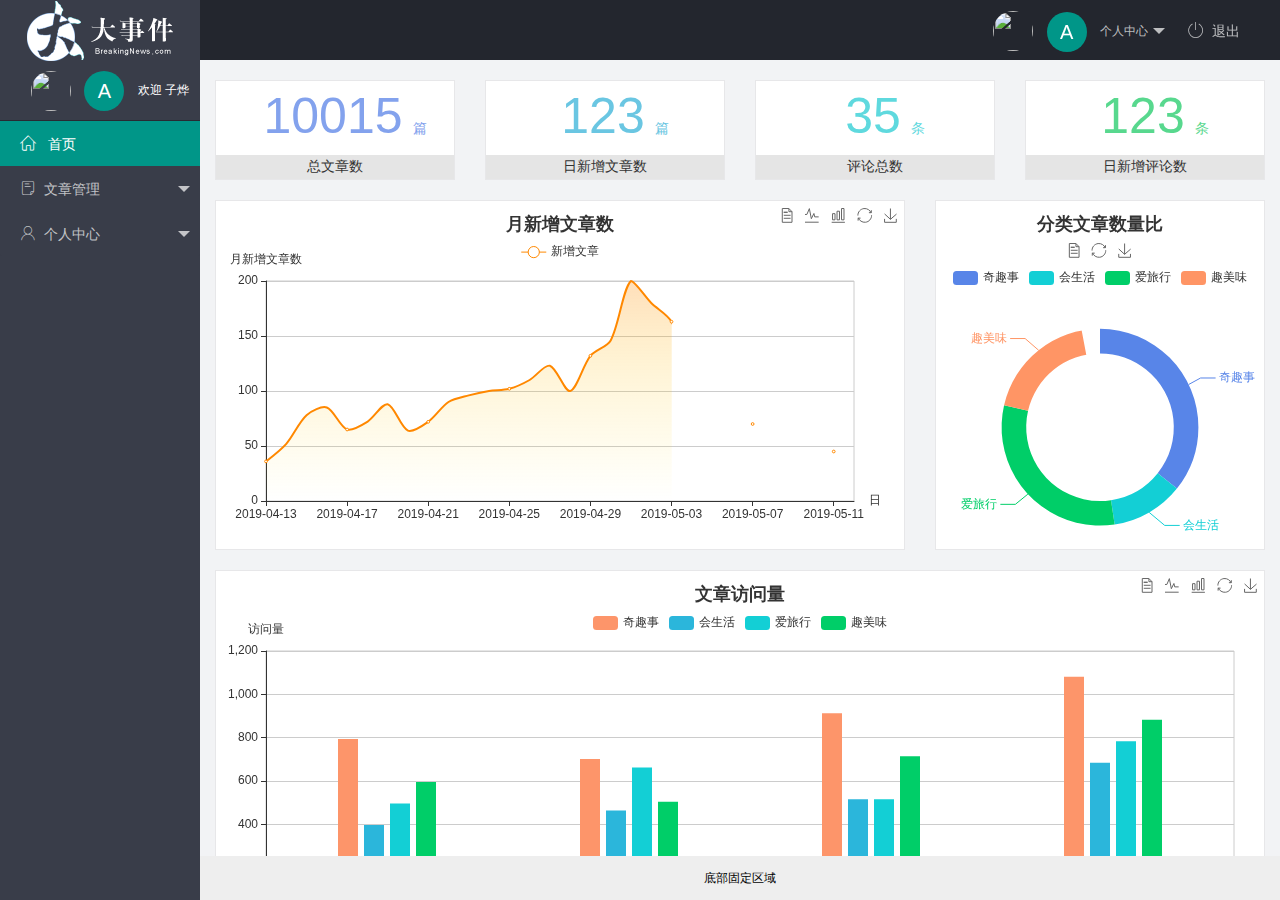
==== index.html @ 541392cc "今天任务已完成" ====
<!DOCTYPE html>
<html lang="en">
  <head>
    <meta charset="UTF-8" />
    <meta http-equiv="X-UA-Compatible" content="IE=edge" />
    <meta name="viewport" content="width=device-width, initial-scale=1.0" />
    <title>Document</title>
    <link rel="stylesheet" href="/assets/lib/layui/css/layui.css" />
    <link rel="stylesheet" href="/assets/fonts/iconfont.css" />
    <link rel="stylesheet" href="/assets/css/index.css" />
  </head>
  <body>
    <div class="layui-layout layui-layout-admin">
      <div class="layui-header">
        <div class="layui-logo layui-hide-xs layui-bg-black">
          <img src="/assets/images/logo.png" alt="" />
        </div>

        <ul class="layui-nav layui-layout-right">
          <li class="layui-nav-item layui-hide layui-show-md-inline-block">
            <!-- 右侧导航栏上面头像 -->
            <a href="javascript:;" class="userinfo">
              <img src="http://t.cn/RCzsdCq" class="layui-nav-img" />
              <span class="text-avatar">A</span>
              个人中心
            </a>
            <dl class="layui-nav-child">
              <dd><a href="">基本资料</a></dd>
              <dd><a href="">更换头像</a></dd>
              <dd><a href="">重置密码</a></dd>
            </dl>
          </li>
          <li class="layui-nav-item" lay-header-event="menuRight" lay-unselect>
            <a href="javascript:;"
              ><span class="iconfont icon-tuichu"></span>退出</a
            >
          </li>
        </ul>
      </div>

      <div class="layui-side layui-bg-black">
        <div class="layui-side-scroll">
          <!-- 左侧侧边栏上面头像 -->
          <div class="userinfo">
            <img src="http://t.cn/RCzsdCq" class="layui-nav-img" />
            <span class="text-avatar">A</span>
            <span id="welcome">欢迎 子烨</span>
          </div>
          <!-- 左侧导航区域（可配合layui已有的垂直导航） -->
          <ul
            class="layui-nav layui-nav-tree"
            lay-shrink="all"
            lay-filter="test"
          >
            <li class="layui-nav-item layui-this">
              <a href="/home/dashboard.html" target="fm">
                <span class="iconfont icon-home"></span> 首页</a
              >
            </li>
            <li class="layui-nav-item">
              <a class="" href="javascript:;"
                ><span class="iconfont icon-16"></span>文章管理</a
              >
              <dl class="layui-nav-child">
                <dd>
                  <a href="javascript:;"
                    ><span class="layui-icon layui-icon-app"></span>文章类别</a
                  >
                </dd>
                <dd>
                  <a href="javascript:;"
                    ><span class="layui-icon layui-icon-app"></span>文章列表</a
                  >
                </dd>
                <dd>
                  <a href="javascript:;"
                    ><span class="layui-icon layui-icon-app"></span>发布文章</a
                  >
                </dd>
              </dl>
            </li>
            <li class="layui-nav-item">
              <a href="javascript:;"
                ><span class="iconfont icon-user"></span>个人中心</a
              >
              <dl class="layui-nav-child">
                <dd>
                  <a href="javascript:;"
                    ><span class="layui-icon layui-icon-app"></span>基本资料</a
                  >
                </dd>
                <dd>
                  <a href="javascript:;"
                    ><span class="layui-icon layui-icon-app"></span>更换头像</a
                  >
                </dd>
                <dd>
                  <a href="javascript:;"
                    ><span class="layui-icon layui-icon-app"></span>重置密码</a
                  >
                </dd>
              </dl>
            </li>
          </ul>
        </div>
      </div>

      <div class="layui-body">
        <!-- 内容主体区域 -->
        <iframe name="fm" src="/home/dashboard.html" frameborder="0"></iframe>
      </div>

      <div class="layui-footer">
        <!-- 底部固定区域 -->
        底部固定区域
      </div>
    </div>

    <script src="/assets//lib/layui//layui.all.js"></script>
    <script src="/assets/lib/jquery.js"></script>
    <script src="/assets//js/baseAPI.js"></script>
    <script src="/assets/js/index.js"></script>
  </body>
</html>
---- assets/lib/layui/css/layui.css ----
/** layui-v2.5.5 MIT License By https://www.layui.com */
 .layui-inline,img{display:inline-block;vertical-align:middle}h1,h2,h3,h4,h5,h6{font-weight:400}.layui-edge,.layui-header,.layui-inline,.layui-main{position:relative}.layui-body,.layui-edge,.layui-elip{overflow:hidden}.layui-btn,.layui-edge,.layui-inline,img{vertical-align:middle}.layui-btn,.layui-disabled,.layui-icon,.layui-unselect{-moz-user-select:none;-webkit-user-select:none;-ms-user-select:none}.layui-elip,.layui-form-checkbox span,.layui-form-pane .layui-form-label{text-overflow:ellipsis;white-space:nowrap}.layui-breadcrumb,.layui-tree-btnGroup{visibility:hidden}blockquote,body,button,dd,div,dl,dt,form,h1,h2,h3,h4,h5,h6,input,li,ol,p,pre,td,textarea,th,ul{margin:0;padding:0;-webkit-tap-highlight-color:rgba(0,0,0,0)}a:active,a:hover{outline:0}img{border:none}li{list-style:none}table{border-collapse:collapse;border-spacing:0}h4,h5,h6{font-size:100%}button,input,optgroup,option,select,textarea{font-family:inherit;font-size:inherit;font-style:inherit;font-weight:inherit;outline:0}pre{white-space:pre-wrap;white-space:-moz-pre-wrap;white-space:-pre-wrap;white-space:-o-pre-wrap;word-wrap:break-word}body{line-height:24px;font:14px Helvetica Neue,Helvetica,PingFang SC,Tahoma,Arial,sans-serif}hr{height:1px;margin:10px 0;border:0;clear:both}a{color:#333;text-decoration:none}a:hover{color:#777}a cite{font-style:normal;*cursor:pointer}.layui-border-box,.layui-border-box *{box-sizing:border-box}.layui-box,.layui-box *{box-sizing:content-box}.layui-clear{clear:both;*zoom:1}.layui-clear:after{content:'\20';clear:both;*zoom:1;display:block;height:0}.layui-inline{*display:inline;*zoom:1}.layui-edge{display:inline-block;width:0;height:0;border-width:6px;border-style:dashed;border-color:transparent}.layui-edge-top{top:-4px;border-bottom-color:#999;border-bottom-style:solid}.layui-edge-right{border-left-color:#999;border-left-style:solid}.layui-edge-bottom{top:2px;border-top-color:#999;border-top-style:solid}.layui-edge-left{border-right-color:#999;border-right-style:solid}.layui-disabled,.layui-disabled:hover{color:#d2d2d2!important;cursor:not-allowed!important}.layui-circle{border-radius:100%}.layui-show{display:block!important}.layui-hide{display:none!important}@font-face{font-family:layui-icon;src:url(../font/iconfont.eot?v=250);src:url(../font/iconfont.eot?v=250#iefix) format('embedded-opentype'),url(../font/iconfont.woff2?v=250) format('woff2'),url(../font/iconfont.woff?v=250) format('woff'),url(../font/iconfont.ttf?v=250) format('truetype'),url(../font/iconfont.svg?v=250#layui-icon) format('svg')}.layui-icon{font-family:layui-icon!important;font-size:16px;font-style:normal;-webkit-font-smoothing:antialiased;-moz-osx-font-smoothing:grayscale}.layui-icon-reply-fill:before{content:"\e611"}.layui-icon-set-fill:before{content:"\e614"}.layui-icon-menu-fill:before{content:"\e60f"}.layui-icon-search:before{content:"\e615"}.layui-icon-share:before{content:"\e641"}.layui-icon-set-sm:before{content:"\e620"}.layui-icon-engine:before{content:"\e628"}.layui-icon-close:before{content:"\1006"}.layui-icon-close-fill:before{content:"\1007"}.layui-icon-chart-screen:before{content:"\e629"}.layui-icon-star:before{content:"\e600"}.layui-icon-circle-dot:before{content:"\e617"}.layui-icon-chat:before{content:"\e606"}.layui-icon-release:before{content:"\e609"}.layui-icon-list:before{content:"\e60a"}.layui-icon-chart:before{content:"\e62c"}.layui-icon-ok-circle:before{content:"\1005"}.layui-icon-layim-theme:before{content:"\e61b"}.layui-icon-table:before{content:"\e62d"}.layui-icon-right:before{content:"\e602"}.layui-icon-left:before{content:"\e603"}.layui-icon-cart-simple:before{content:"\e698"}.layui-icon-face-cry:before{content:"\e69c"}.layui-icon-face-smile:before{content:"\e6af"}.layui-icon-survey:before{content:"\e6b2"}.layui-icon-tree:before{content:"\e62e"}.layui-icon-upload-circle:before{content:"\e62f"}.layui-icon-add-circle:before{content:"\e61f"}.layui-icon-download-circle:before{content:"\e601"}.layui-icon-templeate-1:before{content:"\e630"}.layui-icon-util:before{content:"\e631"}.layui-icon-face-surprised:before{content:"\e664"}.layui-icon-edit:before{content:"\e642"}.layui-icon-speaker:before{content:"\e645"}.layui-icon-down:before{content:"\e61a"}.layui-icon-file:before{content:"\e621"}.layui-icon-layouts:before{content:"\e632"}.layui-icon-rate-half:before{content:"\e6c9"}.layui-icon-add-circle-fine:before{content:"\e608"}.layui-icon-prev-circle:before{content:"\e633"}.layui-icon-read:before{content:"\e705"}.layui-icon-404:before{content:"\e61c"}.layui-icon-carousel:before{content:"\e634"}.layui-icon-help:before{content:"\e607"}.layui-icon-code-circle:before{content:"\e635"}.layui-icon-water:before{content:"\e636"}.layui-icon-username:before{content:"\e66f"}.layui-icon-find-fill:before{content:"\e670"}.layui-icon-about:before{content:"\e60b"}.layui-icon-location:before{content:"\e715"}.layui-icon-up:before{content:"\e619"}.layui-icon-pause:before{content:"\e651"}.layui-icon-date:before{content:"\e637"}.layui-icon-layim-uploadfile:before{content:"\e61d"}.layui-icon-delete:before{content:"\e640"}.layui-icon-play:before{content:"\e652"}.layui-icon-top:before{content:"\e604"}.layui-icon-friends:before{content:"\e612"}.layui-icon-refresh-3:before{content:"\e9aa"}.layui-icon-ok:before{content:"\e605"}.layui-icon-layer:before{content:"\e638"}.layui-icon-face-smile-fine:before{content:"\e60c"}.layui-icon-dollar:before{content:"\e659"}.layui-icon-group:before{content:"\e613"}.layui-icon-layim-download:before{content:"\e61e"}.layui-icon-picture-fine:before{content:"\e60d"}.layui-icon-link:before{content:"\e64c"}.layui-icon-diamond:before{content:"\e735"}.layui-icon-log:before{content:"\e60e"}.layui-icon-rate-solid:before{content:"\e67a"}.layui-icon-fonts-del:before{content:"\e64f"}.layui-icon-unlink:before{content:"\e64d"}.layui-icon-fonts-clear:before{content:"\e639"}.layui-icon-triangle-r:before{content:"\e623"}.layui-icon-circle:before{content:"\e63f"}.layui-icon-radio:before{content:"\e643"}.layui-icon-align-center:before{content:"\e647"}.layui-icon-align-right:before{content:"\e648"}.layui-icon-align-left:before{content:"\e649"}.layui-icon-loading-1:before{content:"\e63e"}.layui-icon-return:before{content:"\e65c"}.layui-icon-fonts-strong:before{content:"\e62b"}.layui-icon-upload:before{content:"\e67c"}.layui-icon-dialogue:before{content:"\e63a"}.layui-icon-video:before{content:"\e6ed"}.layui-icon-headset:before{content:"\e6fc"}.layui-icon-cellphone-fine:before{content:"\e63b"}.layui-icon-add-1:before{content:"\e654"}.layui-icon-face-smile-b:before{content:"\e650"}.layui-icon-fonts-html:before{content:"\e64b"}.layui-icon-form:before{content:"\e63c"}.layui-icon-cart:before{content:"\e657"}.layui-icon-camera-fill:before{content:"\e65d"}.layui-icon-tabs:before{content:"\e62a"}.layui-icon-fonts-code:before{content:"\e64e"}.layui-icon-fire:before{content:"\e756"}.layui-icon-set:before{content:"\e716"}.layui-icon-fonts-u:before{content:"\e646"}.layui-icon-triangle-d:before{content:"\e625"}.layui-icon-tips:before{content:"\e702"}.layui-icon-picture:before{content:"\e64a"}.layui-icon-more-vertical:before{content:"\e671"}.layui-icon-flag:before{content:"\e66c"}.layui-icon-loading:before{content:"\e63d"}.layui-icon-fonts-i:before{content:"\e644"}.layui-icon-refresh-1:before{content:"\e666"}.layui-icon-rmb:before{content:"\e65e"}.layui-icon-home:before{content:"\e68e"}.layui-icon-user:before{content:"\e770"}.layui-icon-notice:before{content:"\e667"}.layui-icon-login-weibo:before{content:"\e675"}.layui-icon-voice:before{content:"\e688"}.layui-icon-upload-drag:before{content:"\e681"}.layui-icon-login-qq:before{content:"\e676"}.layui-icon-snowflake:before{content:"\e6b1"}.layui-icon-file-b:before{content:"\e655"}.layui-icon-template:before{content:"\e663"}.layui-icon-auz:before{content:"\e672"}.layui-icon-console:before{content:"\e665"}.layui-icon-app:before{content:"\e653"}.layui-icon-prev:before{content:"\e65a"}.layui-icon-website:before{content:"\e7ae"}.layui-icon-next:before{content:"\e65b"}.layui-icon-component:before{content:"\e857"}.layui-icon-more:before{content:"\e65f"}.layui-icon-login-wechat:before{content:"\e677"}.layui-icon-shrink-right:before{content:"\e668"}.layui-icon-spread-left:before{content:"\e66b"}.layui-icon-camera:before{content:"\e660"}.layui-icon-note:before{content:"\e66e"}.layui-icon-refresh:before{content:"\e669"}.layui-icon-female:before{content:"\e661"}.layui-icon-male:before{content:"\e662"}.layui-icon-password:before{content:"\e673"}.layui-icon-senior:before{content:"\e674"}.layui-icon-theme:before{content:"\e66a"}.layui-icon-tread:before{content:"\e6c5"}.layui-icon-praise:before{content:"\e6c6"}.layui-icon-star-fill:before{content:"\e658"}.layui-icon-rate:before{content:"\e67b"}.layui-icon-template-1:before{content:"\e656"}.layui-icon-vercode:before{content:"\e679"}.layui-icon-cellphone:before{content:"\e678"}.layui-icon-screen-full:before{content:"\e622"}.layui-icon-screen-restore:before{content:"\e758"}.layui-icon-cols:before{content:"\e610"}.layui-icon-export:before{content:"\e67d"}.layui-icon-print:before{content:"\e66d"}.layui-icon-slider:before{content:"\e714"}.layui-icon-addition:before{content:"\e624"}.layui-icon-subtraction:before{content:"\e67e"}.layui-icon-service:before{content:"\e626"}.layui-icon-transfer:before{content:"\e691"}.layui-main{width:1140px;margin:0 auto}.layui-header{z-index:1000;height:60px}.layui-header a:hover{transition:all .5s;-webkit-transition:all .5s}.layui-side{position:fixed;left:0;top:0;bottom:0;z-index:999;width:200px;overflow-x:hidden}.layui-side-scroll{position:relative;width:220px;height:100%;overflow-x:hidden}.layui-body{position:absolute;left:200px;right:0;top:0;bottom:0;z-index:998;width:auto;overflow-y:auto;box-sizing:border-box}.layui-layout-body{overflow:hidden}.layui-layout-admin .layui-header{background-color:#23262E}.layui-layout-admin .layui-side{top:60px;width:200px;overflow-x:hidden}.layui-layout-admin .layui-body{position:fixed;top:60px;bottom:44px}.layui-layout-admin .layui-main{width:auto;margin:0 15px}.layui-layout-admin .layui-footer{position:fixed;left:200px;right:0;bottom:0;height:44px;line-height:44px;padding:0 15px;background-color:#eee}.layui-layout-admin .layui-logo{position:absolute;left:0;top:0;width:200px;height:100%;line-height:60px;text-align:center;color:#009688;font-size:16px}.layui-layout-admin .layui-header .layui-nav{background:0 0}.layui-layout-left{position:absolute!important;left:200px;top:0}.layui-layout-right{position:absolute!important;right:0;top:0}.layui-container{position:relative;margin:0 auto;padding:0 15px;box-sizing:border-box}.layui-fluid{position:relative;margin:0 auto;padding:0 15px}.layui-row:after,.layui-row:before{content:'';display:block;clear:both}.layui-col-lg1,.layui-col-lg10,.layui-col-lg11,.layui-col-lg12,.layui-col-lg2,.layui-col-lg3,.layui-col-lg4,.layui-col-lg5,.layui-col-lg6,.layui-col-lg7,.layui-col-lg8,.layui-col-lg9,.layui-col-md1,.layui-col-md10,.layui-col-md11,.layui-col-md12,.layui-col-md2,.layui-col-md3,.layui-col-md4,.layui-col-md5,.layui-col-md6,.layui-col-md7,.layui-col-md8,.layui-col-md9,.layui-col-sm1,.layui-col-sm10,.layui-col-sm11,.layui-col-sm12,.layui-col-sm2,.layui-col-sm3,.layui-col-sm4,.layui-col-sm5,.layui-col-sm6,.layui-col-sm7,.layui-col-sm8,.layui-col-sm9,.layui-col-xs1,.layui-col-xs10,.layui-col-xs11,.layui-col-xs12,.layui-col-xs2,.layui-col-xs3,.layui-col-xs4,.layui-col-xs5,.layui-col-xs6,.layui-col-xs7,.layui-col-xs8,.layui-col-xs9{position:relative;display:block;box-sizing:border-box}.layui-col-xs1,.layui-col-xs10,.layui-col-xs11,.layui-col-xs12,.layui-col-xs2,.layui-col-xs3,.layui-col-xs4,.layui-col-xs5,.layui-col-xs6,.layui-col-xs7,.layui-col-xs8,.layui-col-xs9{float:left}.layui-col-xs1{width:8.33333333%}.layui-col-xs2{width:16.66666667%}.layui-col-xs3{width:25%}.layui-col-xs4{width:33.33333333%}.layui-col-xs5{width:41.66666667%}.layui-col-xs6{width:50%}.layui-col-xs7{width:58.33333333%}.layui-col-xs8{width:66.66666667%}.layui-col-xs9{width:75%}.layui-col-xs10{width:83.33333333%}.layui-col-xs11{width:91.66666667%}.layui-col-xs12{width:100%}.layui-col-xs-offset1{margin-left:8.33333333%}.layui-col-xs-offset2{margin-left:16.66666667%}.layui-col-xs-offset3{margin-left:25%}.layui-col-xs-offset4{margin-left:33.33333333%}.layui-col-xs-offset5{margin-left:41.66666667%}.layui-col-xs-offset6{margin-left:50%}.layui-col-xs-offset7{margin-left:58.33333333%}.layui-col-xs-offset8{margin-left:66.66666667%}.layui-col-xs-offset9{margin-left:75%}.layui-col-xs-offset10{margin-left:83.33333333%}.layui-col-xs-offset11{margin-left:91.66666667%}.layui-col-xs-offset12{margin-left:100%}@media screen and (max-width:768px){.layui-hide-xs{display:none!important}.layui-show-xs-block{display:block!important}.layui-show-xs-inline{display:inline!important}.layui-show-xs-inline-block{display:inline-block!important}}@media screen and (min-width:768px){.layui-container{width:750px}.layui-hide-sm{display:none!important}.layui-show-sm-block{display:block!important}.layui-show-sm-inline{display:inline!important}.layui-show-sm-inline-block{display:inline-block!important}.layui-col-sm1,.layui-col-sm10,.layui-col-sm11,.layui-col-sm12,.layui-col-sm2,.layui-col-sm3,.layui-col-sm4,.layui-col-sm5,.layui-col-sm6,.layui-col-sm7,.layui-col-sm8,.layui-col-sm9{float:left}.layui-col-sm1{width:8.33333333%}.layui-col-sm2{width:16.66666667%}.layui-col-sm3{width:25%}.layui-col-sm4{width:33.33333333%}.layui-col-sm5{width:41.66666667%}.layui-col-sm6{width:50%}.layui-col-sm7{width:58.33333333%}.layui-col-sm8{width:66.66666667%}.layui-col-sm9{width:75%}.layui-col-sm10{width:83.33333333%}.layui-col-sm11{width:91.66666667%}.layui-col-sm12{width:100%}.layui-col-sm-offset1{margin-left:8.33333333%}.layui-col-sm-offset2{margin-left:16.66666667%}.layui-col-sm-offset3{margin-left:25%}.layui-col-sm-offset4{margin-left:33.33333333%}.layui-col-sm-offset5{margin-left:41.66666667%}.layui-col-sm-offset6{margin-left:50%}.layui-col-sm-offset7{margin-left:58.33333333%}.layui-col-sm-offset8{margin-left:66.66666667%}.layui-col-sm-offset9{margin-left:75%}.layui-col-sm-offset10{margin-left:83.33333333%}.layui-col-sm-offset11{margin-left:91.66666667%}.layui-col-sm-offset12{margin-left:100%}}@media screen and (min-width:992px){.layui-container{width:970px}.layui-hide-md{display:none!important}.layui-show-md-block{display:block!important}.layui-show-md-inline{display:inline!important}.layui-show-md-inline-block{display:inline-block!important}.layui-col-md1,.layui-col-md10,.layui-col-md11,.layui-col-md12,.layui-col-md2,.layui-col-md3,.layui-col-md4,.layui-col-md5,.layui-col-md6,.layui-col-md7,.layui-col-md8,.layui-col-md9{float:left}.layui-col-md1{width:8.33333333%}.layui-col-md2{width:16.66666667%}.layui-col-md3{width:25%}.layui-col-md4{width:33.33333333%}.layui-col-md5{width:41.66666667%}.layui-col-md6{width:50%}.layui-col-md7{width:58.33333333%}.layui-col-md8{width:66.66666667%}.layui-col-md9{width:75%}.layui-col-md10{width:83.33333333%}.layui-col-md11{width:91.66666667%}.layui-col-md12{width:100%}.layui-col-md-offset1{margin-left:8.33333333%}.layui-col-md-offset2{margin-left:16.66666667%}.layui-col-md-offset3{margin-left:25%}.layui-col-md-offset4{margin-left:33.33333333%}.layui-col-md-offset5{margin-left:41.66666667%}.layui-col-md-offset6{margin-left:50%}.layui-col-md-offset7{margin-left:58.33333333%}.layui-col-md-offset8{margin-left:66.66666667%}.layui-col-md-offset9{margin-left:75%}.layui-col-md-offset10{margin-left:83.33333333%}.layui-col-md-offset11{margin-left:91.66666667%}.layui-col-md-offset12{margin-left:100%}}@media screen and (min-width:1200px){.layui-container{width:1170px}.layui-hide-lg{display:none!important}.layui-show-lg-block{display:block!important}.layui-show-lg-inline{display:inline!important}.layui-show-lg-inline-block{display:inline-block!important}.layui-col-lg1,.layui-col-lg10,.layui-col-lg11,.layui-col-lg12,.layui-col-lg2,.layui-col-lg3,.layui-col-lg4,.layui-col-lg5,.layui-col-lg6,.layui-col-lg7,.layui-col-lg8,.layui-col-lg9{float:left}.layui-col-lg1{width:8.33333333%}.layui-col-lg2{width:16.66666667%}.layui-col-lg3{width:25%}.layui-col-lg4{width:33.33333333%}.layui-col-lg5{width:41.66666667%}.layui-col-lg6{width:50%}.layui-col-lg7{width:58.33333333%}.layui-col-lg8{width:66.66666667%}.layui-col-lg9{width:75%}.layui-col-lg10{width:83.33333333%}.layui-col-lg11{width:91.66666667%}.layui-col-lg12{width:100%}.layui-col-lg-offset1{margin-left:8.33333333%}.layui-col-lg-offset2{margin-left:16.66666667%}.layui-col-lg-offset3{margin-left:25%}.layui-col-lg-offset4{margin-left:33.33333333%}.layui-col-lg-offset5{margin-left:41.66666667%}.layui-col-lg-offset6{margin-left:50%}.layui-col-lg-offset7{margin-left:58.33333333%}.layui-col-lg-offset8{margin-left:66.66666667%}.layui-col-lg-offset9{margin-left:75%}.layui-col-lg-offset10{margin-left:83.33333333%}.layui-col-lg-offset11{margin-left:91.66666667%}.layui-col-lg-offset12{margin-left:100%}}.layui-col-space1{margin:-.5px}.layui-col-space1>*{padding:.5px}.layui-col-space3{margin:-1.5px}.layui-col-space3>*{padding:1.5px}.layui-col-space5{margin:-2.5px}.layui-col-space5>*{padding:2.5px}.layui-col-space8{margin:-3.5px}.layui-col-space8>*{padding:3.5px}.layui-col-space10{margin:-5px}.layui-col-space10>*{padding:5px}.layui-col-space12{margin:-6px}.layui-col-space12>*{padding:6px}.layui-col-space15{margin:-7.5px}.layui-col-space15>*{padding:7.5px}.layui-col-space18{margin:-9px}.layui-col-space18>*{padding:9px}.layui-col-space20{margin:-10px}.layui-col-space20>*{padding:10px}.layui-col-space22{margin:-11px}.layui-col-space22>*{padding:11px}.layui-col-space25{margin:-12.5px}.layui-col-space25>*{padding:12.5px}.layui-col-space30{margin:-15px}.layui-col-space30>*{padding:15px}.layui-btn,.layui-input,.layui-select,.layui-textarea,.layui-upload-button{outline:0;-webkit-appearance:none;transition:all .3s;-webkit-transition:all .3s;box-sizing:border-box}.layui-elem-quote{margin-bottom:10px;padding:15px;line-height:22px;border-left:5px solid #009688;border-radius:0 2px 2px 0;background-color:#f2f2f2}.layui-quote-nm{border-style:solid;border-width:1px 1px 1px 5px;background:0 0}.layui-elem-field{margin-bottom:10px;padding:0;border-width:1px;border-style:solid}.layui-elem-field legend{margin-left:20px;padding:0 10px;font-size:20px;font-weight:300}.layui-field-title{margin:10px 0 20px;border-width:1px 0 0}.layui-field-box{padding:10px 15px}.layui-field-title .layui-field-box{padding:10px 0}.layui-progress{position:relative;height:6px;border-radius:20px;background-color:#e2e2e2}.layui-progress-bar{position:absolute;left:0;top:0;width:0;max-width:100%;height:6px;border-radius:20px;text-align:right;background-color:#5FB878;transition:all .3s;-webkit-transition:all .3s}.layui-progress-big,.layui-progress-big .layui-progress-bar{height:18px;line-height:18px}.layui-progress-text{position:relative;top:-20px;line-height:18px;font-size:12px;color:#666}.layui-progress-big .layui-progress-text{position:static;padding:0 10px;color:#fff}.layui-collapse{border-width:1px;border-style:solid;border-radius:2px}.layui-colla-content,.layui-colla-item{border-top-width:1px;border-top-style:solid}.layui-colla-item:first-child{border-top:none}.layui-colla-title{position:relative;height:42px;line-height:42px;padding:0 15px 0 35px;color:#333;background-color:#f2f2f2;cursor:pointer;font-size:14px;overflow:hidden}.layui-colla-content{display:none;padding:10px 15px;line-height:22px;color:#666}.layui-colla-icon{position:absolute;left:15px;top:0;font-size:14px}.layui-card{margin-bottom:15px;border-radius:2px;background-color:#fff;box-shadow:0 1px 2px 0 rgba(0,0,0,.05)}.layui-card:last-child{margin-bottom:0}.layui-card-header{position:relative;height:42px;line-height:42px;padding:0 15px;border-bottom:1px solid #f6f6f6;color:#333;border-radius:2px 2px 0 0;font-size:14px}.layui-bg-black,.layui-bg-blue,.layui-bg-cyan,.layui-bg-green,.layui-bg-orange,.layui-bg-red{color:#fff!important}.layui-card-body{position:relative;padding:10px 15px;line-height:24px}.layui-card-body[pad15]{padding:15px}.layui-card-body[pad20]{padding:20px}.layui-card-body .layui-table{margin:5px 0}.layui-card .layui-tab{margin:0}.layui-panel-window{position:relative;padding:15px;border-radius:0;border-top:5px solid #E6E6E6;background-color:#fff}.layui-auxiliar-moving{position:fixed;left:0;right:0;top:0;bottom:0;width:100%;height:100%;background:0 0;z-index:9999999999}.layui-form-label,.layui-form-mid,.layui-form-select,.layui-input-block,.layui-input-inline,.layui-textarea{position:relative}.layui-bg-red{background-color:#FF5722!important}.layui-bg-orange{background-color:#FFB800!important}.layui-bg-green{background-color:#009688!important}.layui-bg-cyan{background-color:#2F4056!important}.layui-bg-blue{background-color:#1E9FFF!important}.layui-bg-black{background-color:#393D49!important}.layui-bg-gray{background-color:#eee!important;color:#666!important}.layui-badge-rim,.layui-colla-content,.layui-colla-item,.layui-collapse,.layui-elem-field,.layui-form-pane .layui-form-item[pane],.layui-form-pane .layui-form-label,.layui-input,.layui-layedit,.layui-layedit-tool,.layui-quote-nm,.layui-select,.layui-tab-bar,.layui-tab-card,.layui-tab-title,.layui-tab-title .layui-this:after,.layui-textarea{border-color:#e6e6e6}.layui-timeline-item:before,hr{background-color:#e6e6e6}.layui-text{line-height:22px;font-size:14px;color:#666}.layui-text h1,.layui-text h2,.layui-text h3{font-weight:500;color:#333}.layui-text h1{font-size:30px}.layui-text h2{font-size:24px}.layui-text h3{font-size:18px}.layui-text a:not(.layui-btn){color:#01AAED}.layui-text a:not(.layui-btn):hover{text-decoration:underline}.layui-text ul{padding:5px 0 5px 15px}.layui-text ul li{margin-top:5px;list-style-type:disc}.layui-text em,.layui-word-aux{color:#999!important;padding:0 5px!important}.layui-btn{display:inline-block;height:38px;line-height:38px;padding:0 18px;background-color:#009688;color:#fff;white-space:nowrap;text-align:center;font-size:14px;border:none;border-radius:2px;cursor:pointer}.layui-btn:hover{opacity:.8;filter:alpha(opacity=80);color:#fff}.layui-btn:active{opacity:1;filter:alpha(opacity=100)}.layui-btn+.layui-btn{margin-left:10px}.layui-btn-container{font-size:0}.layui-btn-container .layui-btn{margin-right:10px;margin-bottom:10px}.layui-btn-container .layui-btn+.layui-btn{margin-left:0}.layui-table .layui-btn-container .layui-btn{margin-bottom:9px}.layui-btn-radius{border-radius:100px}.layui-btn .layui-icon{margin-right:3px;font-size:18px;vertical-align:bottom;vertical-align:middle\9}.layui-btn-primary{border:1px solid #C9C9C9;background-color:#fff;color:#555}.layui-btn-primary:hover{border-color:#009688;color:#333}.layui-btn-normal{background-color:#1E9FFF}.layui-btn-warm{background-color:#FFB800}.layui-btn-danger{background-color:#FF5722}.layui-btn-checked{background-color:#5FB878}.layui-btn-disabled,.layui-btn-disabled:active,.layui-btn-disabled:hover{border:1px solid #e6e6e6;background-color:#FBFBFB;color:#C9C9C9;cursor:not-allowed;opacity:1}.layui-btn-lg{height:44px;line-height:44px;padding:0 25px;font-size:16px}.layui-btn-sm{height:30px;line-height:30px;padding:0 10px;font-size:12px}.layui-btn-sm i{font-size:16px!important}.layui-btn-xs{height:22px;line-height:22px;padding:0 5px;font-size:12px}.layui-btn-xs i{font-size:14px!important}.layui-btn-group{display:inline-block;vertical-align:middle;font-size:0}.layui-btn-group .layui-btn{margin-left:0!important;margin-right:0!important;border-left:1px solid rgba(255,255,255,.5);border-radius:0}.layui-btn-group .layui-btn-primary{border-left:none}.layui-btn-group .layui-btn-primary:hover{border-color:#C9C9C9;color:#009688}.layui-btn-group .layui-btn:first-child{border-left:none;border-radius:2px 0 0 2px}.layui-btn-group .layui-btn-primary:first-child{border-left:1px solid #c9c9c9}.layui-btn-group .layui-btn:last-child{border-radius:0 2px 2px 0}.layui-btn-group .layui-btn+.layui-btn{margin-left:0}.layui-btn-group+.layui-btn-group{margin-left:10px}.layui-btn-fluid{width:100%}.layui-input,.layui-select,.layui-textarea{height:38px;line-height:1.3;line-height:38px\9;border-width:1px;border-style:solid;background-color:#fff;border-radius:2px}.layui-input::-webkit-input-placeholder,.layui-select::-webkit-input-placeholder,.layui-textarea::-webkit-input-placeholder{line-height:1.3}.layui-input,.layui-textarea{display:block;width:100%;padding-left:10px}.layui-input:hover,.layui-textarea:hover{border-color:#D2D2D2!important}.layui-input:focus,.layui-textarea:focus{border-color:#C9C9C9!important}.layui-textarea{min-height:100px;height:auto;line-height:20px;padding:6px 10px;resize:vertical}.layui-select{padding:0 10px}.layui-form input[type=checkbox],.layui-form input[type=radio],.layui-form select{display:none}.layui-form [lay-ignore]{display:initial}.layui-form-item{margin-bottom:15px;clear:both;*zoom:1}.layui-form-item:after{content:'\20';clear:both;*zoom:1;display:block;height:0}.layui-form-label{float:left;display:block;padding:9px 15px;width:80px;font-weight:400;line-height:20px;text-align:right}.layui-form-label-col{display:block;float:none;padding:9px 0;line-height:20px;text-align:left}.layui-form-item .layui-inline{margin-bottom:5px;margin-right:10px}.layui-input-block{margin-left:110px;min-height:36px}.layui-input-inline{display:inline-block;vertical-align:middle}.layui-form-item .layui-input-inline{float:left;width:190px;margin-right:10px}.layui-form-text .layui-input-inline{width:auto}.layui-form-mid{float:left;display:block;padding:9px 0!important;line-height:20px;margin-right:10px}.layui-form-danger+.layui-form-select .layui-input,.layui-form-danger:focus{border-color:#FF5722!important}.layui-form-select .layui-input{padding-right:30px;cursor:pointer}.layui-form-select .layui-edge{position:absolute;right:10px;top:50%;margin-top:-3px;cursor:pointer;border-width:6px;border-top-color:#c2c2c2;border-top-style:solid;transition:all .3s;-webkit-transition:all .3s}.layui-form-select dl{display:none;position:absolute;left:0;top:42px;padding:5px 0;z-index:899;min-width:100%;border:1px solid #d2d2d2;max-height:300px;overflow-y:auto;background-color:#fff;border-radius:2px;box-shadow:0 2px 4px rgba(0,0,0,.12);box-sizing:border-box}.layui-form-select dl dd,.layui-form-select dl dt{padding:0 10px;line-height:36px;white-space:nowrap;overflow:hidden;text-overflow:ellipsis}.layui-form-select dl dt{font-size:12px;color:#999}.layui-form-select dl dd{cursor:pointer}.layui-form-select dl dd:hover{background-color:#f2f2f2;-webkit-transition:.5s all;transition:.5s all}.layui-form-select .layui-select-group dd{padding-left:20px}.layui-form-select dl dd.layui-select-tips{padding-left:10px!important;color:#999}.layui-form-select dl dd.layui-this{background-color:#5FB878;color:#fff}.layui-form-checkbox,.layui-form-select dl dd.layui-disabled{background-color:#fff}.layui-form-selected dl{display:block}.layui-form-checkbox,.layui-form-checkbox *,.layui-form-switch{display:inline-block;vertical-align:middle}.layui-form-selected .layui-edge{margin-top:-9px;-webkit-transform:rotate(180deg);transform:rotate(180deg);margin-top:-3px\9}:root .layui-form-selected .layui-edge{margin-top:-9px\0/IE9}.layui-form-selectup dl{top:auto;bottom:42px}.layui-select-none{margin:5px 0;text-align:center;color:#999}.layui-select-disabled .layui-disabled{border-color:#eee!important}.layui-select-disabled .layui-edge{border-top-color:#d2d2d2}.layui-form-checkbox{position:relative;height:30px;line-height:30px;margin-right:10px;padding-right:30px;cursor:pointer;font-size:0;-webkit-transition:.1s linear;transition:.1s linear;box-sizing:border-box}.layui-form-checkbox span{padding:0 10px;height:100%;font-size:14px;border-radius:2px 0 0 2px;background-color:#d2d2d2;color:#fff;overflow:hidden}.layui-form-checkbox:hover span{background-color:#c2c2c2}.layui-form-checkbox i{position:absolute;right:0;top:0;width:30px;height:28px;border:1px solid #d2d2d2;border-left:none;border-radius:0 2px 2px 0;color:#fff;font-size:20px;text-align:center}.layui-form-checkbox:hover i{border-color:#c2c2c2;color:#c2c2c2}.layui-form-checked,.layui-form-checked:hover{border-color:#5FB878}.layui-form-checked span,.layui-form-checked:hover span{background-color:#5FB878}.layui-form-checked i,.layui-form-checked:hover i{color:#5FB878}.layui-form-item .layui-form-checkbox{margin-top:4px}.layui-form-checkbox[lay-skin=primary]{height:auto!important;line-height:normal!important;min-width:18px;min-height:18px;border:none!important;margin-right:0;padding-left:28px;padding-right:0;background:0 0}.layui-form-checkbox[lay-skin=primary] span{padding-left:0;padding-right:15px;line-height:18px;background:0 0;color:#666}.layui-form-checkbox[lay-skin=primary] i{right:auto;left:0;width:16px;height:16px;line-height:16px;border:1px solid #d2d2d2;font-size:12px;border-radius:2px;background-color:#fff;-webkit-transition:.1s linear;transition:.1s linear}.layui-form-checkbox[lay-skin=primary]:hover i{border-color:#5FB878;color:#fff}.layui-form-checked[lay-skin=primary] i{border-color:#5FB878!important;background-color:#5FB878;color:#fff}.layui-checkbox-disbaled[lay-skin=primary] span{background:0 0!important;color:#c2c2c2}.layui-checkbox-disbaled[lay-skin=primary]:hover i{border-color:#d2d2d2}.layui-form-item .layui-form-checkbox[lay-skin=primary]{margin-top:10px}.layui-form-switch{position:relative;height:22px;line-height:22px;min-width:35px;padding:0 5px;margin-top:8px;border:1px solid #d2d2d2;border-radius:20px;cursor:pointer;background-color:#fff;-webkit-transition:.1s linear;transition:.1s linear}.layui-form-switch i{position:absolute;left:5px;top:3px;width:16px;height:16px;border-radius:20px;background-color:#d2d2d2;-webkit-transition:.1s linear;transition:.1s linear}.layui-form-switch em{position:relative;top:0;width:25px;margin-left:21px;padding:0!important;text-align:center!important;color:#999!important;font-style:normal!important;font-size:12px}.layui-form-onswitch{border-color:#5FB878;background-color:#5FB878}.layui-checkbox-disbaled,.layui-checkbox-disbaled i{border-color:#e2e2e2!important}.layui-form-onswitch i{left:100%;margin-left:-21px;background-color:#fff}.layui-form-onswitch em{margin-left:5px;margin-right:21px;color:#fff!important}.layui-checkbox-disbaled span{background-color:#e2e2e2!important}.layui-checkbox-disbaled:hover i{color:#fff!important}[lay-radio]{display:none}.layui-form-radio,.layui-form-radio *{display:inline-block;vertical-align:middle}.layui-form-radio{line-height:28px;margin:6px 10px 0 0;padding-right:10px;cursor:pointer;font-size:0}.layui-form-radio *{font-size:14px}.layui-form-radio>i{margin-right:8px;font-size:22px;color:#c2c2c2}.layui-form-radio>i:hover,.layui-form-radioed>i{color:#5FB878}.layui-radio-disbaled>i{color:#e2e2e2!important}.layui-form-pane .layui-form-label{width:110px;padding:8px 15px;height:38px;line-height:20px;border-width:1px;border-style:solid;border-radius:2px 0 0 2px;text-align:center;background-color:#FBFBFB;overflow:hidden;box-sizing:border-box}.layui-form-pane .layui-input-inline{margin-left:-1px}.layui-form-pane .layui-input-block{margin-left:110px;left:-1px}.layui-form-pane .layui-input{border-radius:0 2px 2px 0}.layui-form-pane .layui-form-text .layui-form-label{float:none;width:100%;border-radius:2px;box-sizing:border-box;text-align:left}.layui-form-pane .layui-form-text .layui-input-inline{display:block;margin:0;top:-1px;clear:both}.layui-form-pane .layui-form-text .layui-input-block{margin:0;left:0;top:-1px}.layui-form-pane .layui-form-text .layui-textarea{min-height:100px;border-radius:0 0 2px 2px}.layui-form-pane .layui-form-checkbox{margin:4px 0 4px 10px}.layui-form-pane .layui-form-radio,.layui-form-pane .layui-form-switch{margin-top:6px;margin-left:10px}.layui-form-pane .layui-form-item[pane]{position:relative;border-width:1px;border-style:solid}.layui-form-pane .layui-form-item[pane] .layui-form-label{position:absolute;left:0;top:0;height:100%;border-width:0 1px 0 0}.layui-form-pane .layui-form-item[pane] .layui-input-inline{margin-left:110px}@media screen and (max-width:450px){.layui-form-item .layui-form-label{text-overflow:ellipsis;overflow:hidden;white-space:nowrap}.layui-form-item .layui-inline{display:block;margin-right:0;margin-bottom:20px;clear:both}.layui-form-item .layui-inline:after{content:'\20';clear:both;display:block;height:0}.layui-form-item .layui-input-inline{display:block;float:none;left:-3px;width:auto;margin:0 0 10px 112px}.layui-form-item .layui-input-inline+.layui-form-mid{margin-left:110px;top:-5px;padding:0}.layui-form-item .layui-form-checkbox{margin-right:5px;margin-bottom:5px}}.layui-layedit{border-width:1px;border-style:solid;border-radius:2px}.layui-layedit-tool{padding:3px 5px;border-bottom-width:1px;border-bottom-style:solid;font-size:0}.layedit-tool-fixed{position:fixed;top:0;border-top:1px solid #e2e2e2}.layui-layedit-tool .layedit-tool-mid,.layui-layedit-tool .layui-icon{display:inline-block;vertical-align:middle;text-align:center;font-size:14px}.layui-layedit-tool .layui-icon{position:relative;width:32px;height:30px;line-height:30px;margin:3px 5px;color:#777;cursor:pointer;border-radius:2px}.layui-layedit-tool .layui-icon:hover{color:#393D49}.layui-layedit-tool .layui-icon:active{color:#000}.layui-layedit-tool .layedit-tool-active{background-color:#e2e2e2;color:#000}.layui-layedit-tool .layui-disabled,.layui-layedit-tool .layui-disabled:hover{color:#d2d2d2;cursor:not-allowed}.layui-layedit-tool .layedit-tool-mid{width:1px;height:18px;margin:0 10px;background-color:#d2d2d2}.layedit-tool-html{width:50px!important;font-size:30px!important}.layedit-tool-b,.layedit-tool-code,.layedit-tool-help{font-size:16px!important}.layedit-tool-d,.layedit-tool-face,.layedit-tool-image,.layedit-tool-unlink{font-size:18px!important}.layedit-tool-image input{position:absolute;font-size:0;left:0;top:0;width:100%;height:100%;opacity:.01;filter:Alpha(opacity=1);cursor:pointer}.layui-layedit-iframe iframe{display:block;width:100%}#LAY_layedit_code{overflow:hidden}.layui-laypage{display:inline-block;*display:inline;*zoom:1;vertical-align:middle;margin:10px 0;font-size:0}.layui-laypage>a:first-child,.layui-laypage>a:first-child em{border-radius:2px 0 0 2px}.layui-laypage>a:last-child,.layui-laypage>a:last-child em{border-radius:0 2px 2px 0}.layui-laypage>:first-child{margin-left:0!important}.layui-laypage>:last-child{margin-right:0!important}.layui-laypage a,.layui-laypage button,.layui-laypage input,.layui-laypage select,.layui-laypage span{border:1px solid #e2e2e2}.layui-laypage a,.layui-laypage span{display:inline-block;*display:inline;*zoom:1;vertical-align:middle;padding:0 15px;height:28px;line-height:28px;margin:0 -1px 5px 0;background-color:#fff;color:#333;font-size:12px}.layui-flow-more a *,.layui-laypage input,.layui-table-view select[lay-ignore]{display:inline-block}.layui-laypage a:hover{color:#009688}.layui-laypage em{font-style:normal}.layui-laypage .layui-laypage-spr{color:#999;font-weight:700}.layui-laypage a{text-decoration:none}.layui-laypage .layui-laypage-curr{position:relative}.layui-laypage .layui-laypage-curr em{position:relative;color:#fff}.layui-laypage .layui-laypage-curr .layui-laypage-em{position:absolute;left:-1px;top:-1px;padding:1px;width:100%;height:100%;background-color:#009688}.layui-laypage-em{border-radius:2px}.layui-laypage-next em,.layui-laypage-prev em{font-family:Sim sun;font-size:16px}.layui-laypage .layui-laypage-count,.layui-laypage .layui-laypage-limits,.layui-laypage .layui-laypage-refresh,.layui-laypage .layui-laypage-skip{margin-left:10px;margin-right:10px;padding:0;border:none}.layui-laypage .layui-laypage-limits,.layui-laypage .layui-laypage-refresh{vertical-align:top}.layui-laypage .layui-laypage-refresh i{font-size:18px;cursor:pointer}.layui-laypage select{height:22px;padding:3px;border-radius:2px;cursor:pointer}.layui-laypage .layui-laypage-skip{height:30px;line-height:30px;color:#999}.layui-laypage button,.layui-laypage input{height:30px;line-height:30px;border-radius:2px;vertical-align:top;background-color:#fff;box-sizing:border-box}.layui-laypage input{width:40px;margin:0 10px;padding:0 3px;text-align:center}.layui-laypage input:focus,.layui-laypage select:focus{border-color:#009688!important}.layui-laypage button{margin-left:10px;padding:0 10px;cursor:pointer}.layui-table,.layui-table-view{margin:10px 0}.layui-flow-more{margin:10px 0;text-align:center;color:#999;font-size:14px}.layui-flow-more a{height:32px;line-height:32px}.layui-flow-more a *{vertical-align:top}.layui-flow-more a cite{padding:0 20px;border-radius:3px;background-color:#eee;color:#333;font-style:normal}.layui-flow-more a cite:hover{opacity:.8}.layui-flow-more a i{font-size:30px;color:#737383}.layui-table{width:100%;background-color:#fff;color:#666}.layui-table tr{transition:all .3s;-webkit-transition:all .3s}.layui-table th{text-align:left;font-weight:400}.layui-table tbody tr:hover,.layui-table thead tr,.layui-table-click,.layui-table-header,.layui-table-hover,.layui-table-mend,.layui-table-patch,.layui-table-tool,.layui-table-total,.layui-table-total tr,.layui-table[lay-even] tr:nth-child(even){background-color:#f2f2f2}.layui-table td,.layui-table th,.layui-table-col-set,.layui-table-fixed-r,.layui-table-grid-down,.layui-table-header,.layui-table-page,.layui-table-tips-main,.layui-table-tool,.layui-table-total,.layui-table-view,.layui-table[lay-skin=line],.layui-table[lay-skin=row]{border-width:1px;border-style:solid;border-color:#e6e6e6}.layui-table td,.layui-table th{position:relative;padding:9px 15px;min-height:20px;line-height:20px;font-size:14px}.layui-table[lay-skin=line] td,.layui-table[lay-skin=line] th{border-width:0 0 1px}.layui-table[lay-skin=row] td,.layui-table[lay-skin=row] th{border-width:0 1px 0 0}.layui-table[lay-skin=nob] td,.layui-table[lay-skin=nob] th{border:none}.layui-table img{max-width:100px}.layui-table[lay-size=lg] td,.layui-table[lay-size=lg] th{padding:15px 30px}.layui-table-view .layui-table[lay-size=lg] .layui-table-cell{height:40px;line-height:40px}.layui-table[lay-size=sm] td,.layui-table[lay-size=sm] th{font-size:12px;padding:5px 10px}.layui-table-view .layui-table[lay-size=sm] .layui-table-cell{height:20px;line-height:20px}.layui-table[lay-data]{display:none}.layui-table-box{position:relative;overflow:hidden}.layui-table-view .layui-table{position:relative;width:auto;margin:0}.layui-table-view .layui-table[lay-skin=line]{border-width:0 1px 0 0}.layui-table-view .layui-table[lay-skin=row]{border-width:0 0 1px}.layui-table-view .layui-table td,.layui-table-view .layui-table th{padding:5px 0;border-top:none;border-left:none}.layui-table-view .layui-table th.layui-unselect .layui-table-cell span{cursor:pointer}.layui-table-view .layui-table td{cursor:default}.layui-table-view .layui-table td[data-edit=text]{cursor:text}.layui-table-view .layui-form-checkbox[lay-skin=primary] i{width:18px;height:18px}.layui-table-view .layui-form-radio{line-height:0;padding:0}.layui-table-view .layui-form-radio>i{margin:0;font-size:20px}.layui-table-init{position:absolute;left:0;top:0;width:100%;height:100%;text-align:center;z-index:110}.layui-table-init .layui-icon{position:absolute;left:50%;top:50%;margin:-15px 0 0 -15px;font-size:30px;color:#c2c2c2}.layui-table-header{border-width:0 0 1px;overflow:hidden}.layui-table-header .layui-table{margin-bottom:-1px}.layui-table-tool .layui-inline[lay-event]{position:relative;width:26px;height:26px;padding:5px;line-height:16px;margin-right:10px;text-align:center;color:#333;border:1px solid #ccc;cursor:pointer;-webkit-transition:.5s all;transition:.5s all}.layui-table-tool .layui-inline[lay-event]:hover{border:1px solid #999}.layui-table-tool-temp{padding-right:120px}.layui-table-tool-self{position:absolute;right:17px;top:10px}.layui-table-tool .layui-table-tool-self .layui-inline[lay-event]{margin:0 0 0 10px}.layui-table-tool-panel{position:absolute;top:29px;left:-1px;padding:5px 0;min-width:150px;min-height:40px;border:1px solid #d2d2d2;text-align:left;overflow-y:auto;background-color:#fff;box-shadow:0 2px 4px rgba(0,0,0,.12)}.layui-table-cell,.layui-table-tool-panel li{overflow:hidden;text-overflow:ellipsis;white-space:nowrap}.layui-table-tool-panel li{padding:0 10px;line-height:30px;-webkit-transition:.5s all;transition:.5s all}.layui-table-tool-panel li .layui-form-checkbox[lay-skin=primary]{width:100%;padding-left:28px}.layui-table-tool-panel li:hover{background-color:#f2f2f2}.layui-table-tool-panel li .layui-form-checkbox[lay-skin=primary] i{position:absolute;left:0;top:0}.layui-table-tool-panel li .layui-form-checkbox[lay-skin=primary] span{padding:0}.layui-table-tool .layui-table-tool-self .layui-table-tool-panel{left:auto;right:-1px}.layui-table-col-set{position:absolute;right:0;top:0;width:20px;height:100%;border-width:0 0 0 1px;background-color:#fff}.layui-table-sort{width:10px;height:20px;margin-left:5px;cursor:pointer!important}.layui-table-sort .layui-edge{position:absolute;left:5px;border-width:5px}.layui-table-sort .layui-table-sort-asc{top:3px;border-top:none;border-bottom-style:solid;border-bottom-color:#b2b2b2}.layui-table-sort .layui-table-sort-asc:hover{border-bottom-color:#666}.layui-table-sort .layui-table-sort-desc{bottom:5px;border-bottom:none;border-top-style:solid;border-top-color:#b2b2b2}.layui-table-sort .layui-table-sort-desc:hover{border-top-color:#666}.layui-table-sort[lay-sort=asc] .layui-table-sort-asc{border-bottom-color:#000}.layui-table-sort[lay-sort=desc] .layui-table-sort-desc{border-top-color:#000}.layui-table-cell{height:28px;line-height:28px;padding:0 15px;position:relative;box-sizing:border-box}.layui-table-cell .layui-form-checkbox[lay-skin=primary]{top:-1px;padding:0}.layui-table-cell .layui-table-link{color:#01AAED}.laytable-cell-checkbox,.laytable-cell-numbers,.laytable-cell-radio,.laytable-cell-space{padding:0;text-align:center}.layui-table-body{position:relative;overflow:auto;margin-right:-1px;margin-bottom:-1px}.layui-table-body .layui-none{line-height:26px;padding:15px;text-align:center;color:#999}.layui-table-fixed{position:absolute;left:0;top:0;z-index:101}.layui-table-fixed .layui-table-body{overflow:hidden}.layui-table-fixed-l{box-shadow:0 -1px 8px rgba(0,0,0,.08)}.layui-table-fixed-r{left:auto;right:-1px;border-width:0 0 0 1px;box-shadow:-1px 0 8px rgba(0,0,0,.08)}.layui-table-fixed-r .layui-table-header{position:relative;overflow:visible}.layui-table-mend{position:absolute;right:-49px;top:0;height:100%;width:50px}.layui-table-tool{position:relative;z-index:890;width:100%;min-height:50px;line-height:30px;padding:10px 15px;border-width:0 0 1px}.layui-table-tool .layui-btn-container{margin-bottom:-10px}.layui-table-page,.layui-table-total{border-width:1px 0 0;margin-bottom:-1px;overflow:hidden}.layui-table-page{position:relative;width:100%;padding:7px 7px 0;height:41px;font-size:12px;white-space:nowrap}.layui-table-page>div{height:26px}.layui-table-page .layui-laypage{margin:0}.layui-table-page .layui-laypage a,.layui-table-page .layui-laypage span{height:26px;line-height:26px;margin-bottom:10px;border:none;background:0 0}.layui-table-page .layui-laypage a,.layui-table-page .layui-laypage span.layui-laypage-curr{padding:0 12px}.layui-table-page .layui-laypage span{margin-left:0;padding:0}.layui-table-page .layui-laypage .layui-laypage-prev{margin-left:-7px!important}.layui-table-page .layui-laypage .layui-laypage-curr .layui-laypage-em{left:0;top:0;padding:0}.layui-table-page .layui-laypage button,.layui-table-page .layui-laypage input{height:26px;line-height:26px}.layui-table-page .layui-laypage input{width:40px}.layui-table-page .layui-laypage button{padding:0 10px}.layui-table-page select{height:18px}.layui-table-patch .layui-table-cell{padding:0;width:30px}.layui-table-edit{position:absolute;left:0;top:0;width:100%;height:100%;padding:0 14px 1px;border-radius:0;box-shadow:1px 1px 20px rgba(0,0,0,.15)}.layui-table-edit:focus{border-color:#5FB878!important}select.layui-table-edit{padding:0 0 0 10px;border-color:#C9C9C9}.layui-table-view .layui-form-checkbox,.layui-table-view .layui-form-radio,.layui-table-view .layui-form-switch{top:0;margin:0;box-sizing:content-box}.layui-table-view .layui-form-checkbox{top:-1px;height:26px;line-height:26px}.layui-table-view .layui-form-checkbox i{height:26px}.layui-table-grid .layui-table-cell{overflow:visible}.layui-table-grid-down{position:absolute;top:0;right:0;width:26px;height:100%;padding:5px 0;border-width:0 0 0 1px;text-align:center;background-color:#fff;color:#999;cursor:pointer}.layui-table-grid-down .layui-icon{position:absolute;top:50%;left:50%;margin:-8px 0 0 -8px}.layui-table-grid-down:hover{background-color:#fbfbfb}body .layui-table-tips .layui-layer-content{background:0 0;padding:0;box-shadow:0 1px 6px rgba(0,0,0,.12)}.layui-table-tips-main{margin:-44px 0 0 -1px;max-height:150px;padding:8px 15px;font-size:14px;overflow-y:scroll;background-color:#fff;color:#666}.layui-table-tips-c{position:absolute;right:-3px;top:-13px;width:20px;height:20px;padding:3px;cursor:pointer;background-color:#666;border-radius:50%;color:#fff}.layui-table-tips-c:hover{background-color:#777}.layui-table-tips-c:before{position:relative;right:-2px}.layui-upload-file{display:none!important;opacity:.01;filter:Alpha(opacity=1)}.layui-upload-drag,.layui-upload-form,.layui-upload-wrap{display:inline-block}.layui-upload-list{margin:10px 0}.layui-upload-choose{padding:0 10px;color:#999}.layui-upload-drag{position:relative;padding:30px;border:1px dashed #e2e2e2;background-color:#fff;text-align:center;cursor:pointer;color:#999}.layui-upload-drag .layui-icon{font-size:50px;color:#009688}.layui-upload-drag[lay-over]{border-color:#009688}.layui-upload-iframe{position:absolute;width:0;height:0;border:0;visibility:hidden}.layui-upload-wrap{position:relative;vertical-align:middle}.layui-upload-wrap .layui-upload-file{display:block!important;position:absolute;left:0;top:0;z-index:10;font-size:100px;width:100%;height:100%;opacity:.01;filter:Alpha(opacity=1);cursor:pointer}.layui-transfer-active,.layui-transfer-box{display:inline-block;vertical-align:middle}.layui-transfer-box,.layui-transfer-header,.layui-transfer-search{border-width:0;border-style:solid;border-color:#e6e6e6}.layui-transfer-box{position:relative;border-width:1px;width:200px;height:360px;border-radius:2px;background-color:#fff}.layui-transfer-box .layui-form-checkbox{width:100%;margin:0!important}.layui-transfer-header{height:38px;line-height:38px;padding:0 10px;border-bottom-width:1px}.layui-transfer-search{position:relative;padding:10px;border-bottom-width:1px}.layui-transfer-search .layui-input{height:32px;padding-left:30px;font-size:12px}.layui-transfer-search .layui-icon-search{position:absolute;left:20px;top:50%;margin-top:-8px;color:#666}.layui-transfer-active{margin:0 15px}.layui-transfer-active .layui-btn{display:block;margin:0;padding:0 15px;background-color:#5FB878;border-color:#5FB878;color:#fff}.layui-transfer-active .layui-btn-disabled{background-color:#FBFBFB;border-color:#e6e6e6;color:#C9C9C9}.layui-transfer-active .layui-btn:first-child{margin-bottom:15px}.layui-transfer-active .layui-btn .layui-icon{margin:0;font-size:14px!important}.layui-transfer-data{padding:5px 0;overflow:auto}.layui-transfer-data li{height:32px;line-height:32px;padding:0 10px}.layui-transfer-data li:hover{background-color:#f2f2f2;transition:.5s all}.layui-transfer-data .layui-none{padding:15px 10px;text-align:center;color:#999}.layui-nav{position:relative;padding:0 20px;background-color:#393D49;color:#fff;border-radius:2px;font-size:0;box-sizing:border-box}.layui-nav *{font-size:14px}.layui-nav .layui-nav-item{position:relative;display:inline-block;*display:inline;*zoom:1;vertical-align:middle;line-height:60px}.layui-nav .layui-nav-item a{display:block;padding:0 20px;color:#fff;color:rgba(255,255,255,.7);transition:all .3s;-webkit-transition:all .3s}.layui-nav .layui-this:after,.layui-nav-bar,.layui-nav-tree .layui-nav-itemed:after{position:absolute;left:0;top:0;width:0;height:5px;background-color:#5FB878;transition:all .2s;-webkit-transition:all .2s}.layui-nav-bar{z-index:1000}.layui-nav .layui-nav-item a:hover,.layui-nav .layui-this a{color:#fff}.layui-nav .layui-this:after{content:'';top:auto;bottom:0;width:100%}.layui-nav-img{width:30px;height:30px;margin-right:10px;border-radius:50%}.layui-nav .layui-nav-more{content:'';width:0;height:0;border-style:solid dashed dashed;border-color:#fff transparent transparent;overflow:hidden;cursor:pointer;transition:all .2s;-webkit-transition:all .2s;position:absolute;top:50%;right:3px;margin-top:-3px;border-width:6px;border-top-color:rgba(255,255,255,.7)}.layui-nav .layui-nav-mored,.layui-nav-itemed>a .layui-nav-more{margin-top:-9px;border-style:dashed dashed solid;border-color:transparent transparent #fff}.layui-nav-child{display:none;position:absolute;left:0;top:65px;min-width:100%;line-height:36px;padding:5px 0;box-shadow:0 2px 4px rgba(0,0,0,.12);border:1px solid #d2d2d2;background-color:#fff;z-index:100;border-radius:2px;white-space:nowrap}.layui-nav .layui-nav-child a{color:#333}.layui-nav .layui-nav-child a:hover{background-color:#f2f2f2;color:#000}.layui-nav-child dd{position:relative}.layui-nav .layui-nav-child dd.layui-this a,.layui-nav-child dd.layui-this{background-color:#5FB878;color:#fff}.layui-nav-child dd.layui-this:after{display:none}.layui-nav-tree{width:200px;padding:0}.layui-nav-tree .layui-nav-item{display:block;width:100%;line-height:45px}.layui-nav-tree .layui-nav-item a{position:relative;height:45px;line-height:45px;text-overflow:ellipsis;overflow:hidden;white-space:nowrap}.layui-nav-tree .layui-nav-item a:hover{background-color:#4E5465}.layui-nav-tree .layui-nav-bar{width:5px;height:0;background-color:#009688}.layui-nav-tree .layui-nav-child dd.layui-this,.layui-nav-tree .layui-nav-child dd.layui-this a,.layui-nav-tree .layui-this,.layui-nav-tree .layui-this>a,.layui-nav-tree .layui-this>a:hover{background-color:#009688;color:#fff}.layui-nav-tree .layui-this:after{display:none}.layui-nav-itemed>a,.layui-nav-tree .layui-nav-title a,.layui-nav-tree .layui-nav-title a:hover{color:#fff!important}.layui-nav-tree .layui-nav-child{position:relative;z-index:0;top:0;border:none;box-shadow:none}.layui-nav-tree .layui-nav-child a{height:40px;line-height:40px;color:#fff;color:rgba(255,255,255,.7)}.layui-nav-tree .layui-nav-child,.layui-nav-tree .layui-nav-child a:hover{background:0 0;color:#fff}.layui-nav-tree .layui-nav-more{right:10px}.layui-nav-itemed>.layui-nav-child{display:block;padding:0;background-color:rgba(0,0,0,.3)!important}.layui-nav-itemed>.layui-nav-child>.layui-this>.layui-nav-child{display:block}.layui-nav-side{position:fixed;top:0;bottom:0;left:0;overflow-x:hidden;z-index:999}.layui-bg-blue .layui-nav-bar,.layui-bg-blue .layui-nav-itemed:after,.layui-bg-blue .layui-this:after{background-color:#93D1FF}.layui-bg-blue .layui-nav-child dd.layui-this{background-color:#1E9FFF}.layui-bg-blue .layui-nav-itemed>a,.layui-nav-tree.layui-bg-blue .layui-nav-title a,.layui-nav-tree.layui-bg-blue .layui-nav-title a:hover{background-color:#007DDB!important}.layui-breadcrumb{font-size:0}.layui-breadcrumb>*{font-size:14px}.layui-breadcrumb a{color:#999!important}.layui-breadcrumb a:hover{color:#5FB878!important}.layui-breadcrumb a cite{color:#666;font-style:normal}.layui-breadcrumb span[lay-separator]{margin:0 10px;color:#999}.layui-tab{margin:10px 0;text-align:left!important}.layui-tab[overflow]>.layui-tab-title{overflow:hidden}.layui-tab-title{position:relative;left:0;height:40px;white-space:nowrap;font-size:0;border-bottom-width:1px;border-bottom-style:solid;transition:all .2s;-webkit-transition:all .2s}.layui-tab-title li{display:inline-block;*display:inline;*zoom:1;vertical-align:middle;font-size:14px;transition:all .2s;-webkit-transition:all .2s;position:relative;line-height:40px;min-width:65px;padding:0 15px;text-align:center;cursor:pointer}.layui-tab-title li a{display:block}.layui-tab-title .layui-this{color:#000}.layui-tab-title .layui-this:after{position:absolute;left:0;top:0;content:'';width:100%;height:41px;border-width:1px;border-style:solid;border-bottom-color:#fff;border-radius:2px 2px 0 0;box-sizing:border-box;pointer-events:none}.layui-tab-bar{position:absolute;right:0;top:0;z-index:10;width:30px;height:39px;line-height:39px;border-width:1px;border-style:solid;border-radius:2px;text-align:center;background-color:#fff;cursor:pointer}.layui-tab-bar .layui-icon{position:relative;display:inline-block;top:3px;transition:all .3s;-webkit-transition:all .3s}.layui-tab-item{display:none}.layui-tab-more{padding-right:30px;height:auto!important;white-space:normal!important}.layui-tab-more li.layui-this:after{border-bottom-color:#e2e2e2;border-radius:2px}.layui-tab-more .layui-tab-bar .layui-icon{top:-2px;top:3px\9;-webkit-transform:rotate(180deg);transform:rotate(180deg)}:root .layui-tab-more .layui-tab-bar .layui-icon{top:-2px\0/IE9}.layui-tab-content{padding:10px}.layui-tab-title li .layui-tab-close{position:relative;display:inline-block;width:18px;height:18px;line-height:20px;margin-left:8px;top:1px;text-align:center;font-size:14px;color:#c2c2c2;transition:all .2s;-webkit-transition:all .2s}.layui-tab-title li .layui-tab-close:hover{border-radius:2px;background-color:#FF5722;color:#fff}.layui-tab-brief>.layui-tab-title .layui-this{color:#009688}.layui-tab-brief>.layui-tab-more li.layui-this:after,.layui-tab-brief>.layui-tab-title .layui-this:after{border:none;border-radius:0;border-bottom:2px solid #5FB878}.layui-tab-brief[overflow]>.layui-tab-title .layui-this:after{top:-1px}.layui-tab-card{border-width:1px;border-style:solid;border-radius:2px;box-shadow:0 2px 5px 0 rgba(0,0,0,.1)}.layui-tab-card>.layui-tab-title{background-color:#f2f2f2}.layui-tab-card>.layui-tab-title li{margin-right:-1px;margin-left:-1px}.layui-tab-card>.layui-tab-title .layui-this{background-color:#fff}.layui-tab-card>.layui-tab-title .layui-this:after{border-top:none;border-width:1px;border-bottom-color:#fff}.layui-tab-card>.layui-tab-title .layui-tab-bar{height:40px;line-height:40px;border-radius:0;border-top:none;border-right:none}.layui-tab-card>.layui-tab-more .layui-this{background:0 0;color:#5FB878}.layui-tab-card>.layui-tab-more .layui-this:after{border:none}.layui-timeline{padding-left:5px}.layui-timeline-item{position:relative;padding-bottom:20px}.layui-timeline-axis{position:absolute;left:-5px;top:0;z-index:10;width:20px;height:20px;line-height:20px;background-color:#fff;color:#5FB878;border-radius:50%;text-align:center;cursor:pointer}.layui-timeline-axis:hover{color:#FF5722}.layui-timeline-item:before{content:'';position:absolute;left:5px;top:0;z-index:0;width:1px;height:100%}.layui-timeline-item:last-child:before{display:none}.layui-timeline-item:first-child:before{display:block}.layui-timeline-content{padding-left:25px}.layui-timeline-title{position:relative;margin-bottom:10px}.layui-badge,.layui-badge-dot,.layui-badge-rim{position:relative;display:inline-block;padding:0 6px;font-size:12px;text-align:center;background-color:#FF5722;color:#fff;border-radius:2px}.layui-badge{height:18px;line-height:18px}.layui-badge-dot{width:8px;height:8px;padding:0;border-radius:50%}.layui-badge-rim{height:18px;line-height:18px;border-width:1px;border-style:solid;background-color:#fff;color:#666}.layui-btn .layui-badge,.layui-btn .layui-badge-dot{margin-left:5px}.layui-nav .layui-badge,.layui-nav .layui-badge-dot{position:absolute;top:50%;margin:-8px 6px 0}.layui-tab-title .layui-badge,.layui-tab-title .layui-badge-dot{left:5px;top:-2px}.layui-carousel{position:relative;left:0;top:0;background-color:#f8f8f8}.layui-carousel>[carousel-item]{position:relative;width:100%;height:100%;overflow:hidden}.layui-carousel>[carousel-item]:before{position:absolute;content:'\e63d';left:50%;top:50%;width:100px;line-height:20px;margin:-10px 0 0 -50px;text-align:center;color:#c2c2c2;font-family:layui-icon!important;font-size:30px;font-style:normal;-webkit-font-smoothing:antialiased;-moz-osx-font-smoothing:grayscale}.layui-carousel>[carousel-item]>*{display:none;position:absolute;left:0;top:0;width:100%;height:100%;background-color:#f8f8f8;transition-duration:.3s;-webkit-transition-duration:.3s}.layui-carousel-updown>*{-webkit-transition:.3s ease-in-out up;transition:.3s ease-in-out up}.layui-carousel-arrow{display:none\9;opacity:0;position:absolute;left:10px;top:50%;margin-top:-18px;width:36px;height:36px;line-height:36px;text-align:center;font-size:20px;border:0;border-radius:50%;background-color:rgba(0,0,0,.2);color:#fff;-webkit-transition-duration:.3s;transition-duration:.3s;cursor:pointer}.layui-carousel-arrow[lay-type=add]{left:auto!important;right:10px}.layui-carousel:hover .layui-carousel-arrow[lay-type=add],.layui-carousel[lay-arrow=always] .layui-carousel-arrow[lay-type=add]{right:20px}.layui-carousel[lay-arrow=always] .layui-carousel-arrow{opacity:1;left:20px}.layui-carousel[lay-arrow=none] .layui-carousel-arrow{display:none}.layui-carousel-arrow:hover,.layui-carousel-ind ul:hover{background-color:rgba(0,0,0,.35)}.layui-carousel:hover .layui-carousel-arrow{display:block\9;opacity:1;left:20px}.layui-carousel-ind{position:relative;top:-35px;width:100%;line-height:0!important;text-align:center;font-size:0}.layui-carousel[lay-indicator=outside]{margin-bottom:30px}.layui-carousel[lay-indicator=outside] .layui-carousel-ind{top:10px}.layui-carousel[lay-indicator=outside] .layui-carousel-ind ul{background-color:rgba(0,0,0,.5)}.layui-carousel[lay-indicator=none] .layui-carousel-ind{display:none}.layui-carousel-ind ul{display:inline-block;padding:5px;background-color:rgba(0,0,0,.2);border-radius:10px;-webkit-transition-duration:.3s;transition-duration:.3s}.layui-carousel-ind li{display:inline-block;width:10px;height:10px;margin:0 3px;font-size:14px;background-color:#e2e2e2;background-color:rgba(255,255,255,.5);border-radius:50%;cursor:pointer;-webkit-transition-duration:.3s;transition-duration:.3s}.layui-carousel-ind li:hover{background-color:rgba(255,255,255,.7)}.layui-carousel-ind li.layui-this{background-color:#fff}.layui-carousel>[carousel-item]>.layui-carousel-next,.layui-carousel>[carousel-item]>.layui-carousel-prev,.layui-carousel>[carousel-item]>.layui-this{display:block}.layui-carousel>[carousel-item]>.layui-this{left:0}.layui-carousel>[carousel-item]>.layui-carousel-prev{left:-100%}.layui-carousel>[carousel-item]>.layui-carousel-next{left:100%}.layui-carousel>[carousel-item]>.layui-carousel-next.layui-carousel-left,.layui-carousel>[carousel-item]>.layui-carousel-prev.layui-carousel-right{left:0}.layui-carousel>[carousel-item]>.layui-this.layui-carousel-left{left:-100%}.layui-carousel>[carousel-item]>.layui-this.layui-carousel-right{left:100%}.layui-carousel[lay-anim=updown] .layui-carousel-arrow{left:50%!important;top:20px;margin:0 0 0 -18px}.layui-carousel[lay-anim=updown]>[carousel-item]>*,.layui-carousel[lay-anim=fade]>[carousel-item]>*{left:0!important}.layui-carousel[lay-anim=updown] .layui-carousel-arrow[lay-type=add]{top:auto!important;bottom:20px}.layui-carousel[lay-anim=updown] .layui-carousel-ind{position:absolute;top:50%;right:20px;width:auto;height:auto}.layui-carousel[lay-anim=updown] .layui-carousel-ind ul{padding:3px 5px}.layui-carousel[lay-anim=updown] .layui-carousel-ind li{display:block;margin:6px 0}.layui-carousel[lay-anim=updown]>[carousel-item]>.layui-this{top:0}.layui-carousel[lay-anim=updown]>[carousel-item]>.layui-carousel-prev{top:-100%}.layui-carousel[lay-anim=updown]>[carousel-item]>.layui-carousel-next{top:100%}.layui-carousel[lay-anim=updown]>[carousel-item]>.layui-carousel-next.layui-carousel-left,.layui-carousel[lay-anim=updown]>[carousel-item]>.layui-carousel-prev.layui-carousel-right{top:0}.layui-carousel[lay-anim=updown]>[carousel-item]>.layui-this.layui-carousel-left{top:-100%}.layui-carousel[lay-anim=updown]>[carousel-item]>.layui-this.layui-carousel-right{top:100%}.layui-carousel[lay-anim=fade]>[carousel-item]>.layui-carousel-next,.layui-carousel[lay-anim=fade]>[carousel-item]>.layui-carousel-prev{opacity:0}.layui-carousel[lay-anim=fade]>[carousel-item]>.layui-carousel-next.layui-carousel-left,.layui-carousel[lay-anim=fade]>[carousel-item]>.layui-carousel-prev.layui-carousel-right{opacity:1}.layui-carousel[lay-anim=fade]>[carousel-item]>.layui-this.layui-carousel-left,.layui-carousel[lay-anim=fade]>[carousel-item]>.layui-this.layui-carousel-right{opacity:0}.layui-fixbar{position:fixed;right:15px;bottom:15px;z-index:999999}.layui-fixbar li{width:50px;height:50px;line-height:50px;margin-bottom:1px;text-align:center;cursor:pointer;font-size:30px;background-color:#9F9F9F;color:#fff;border-radius:2px;opacity:.95}.layui-fixbar li:hover{opacity:.85}.layui-fixbar li:active{opacity:1}.layui-fixbar .layui-fixbar-top{display:none;font-size:40px}body .layui-util-face{border:none;background:0 0}body .layui-util-face .layui-layer-content{padding:0;background-color:#fff;color:#666;box-shadow:none}.layui-util-face .layui-layer-TipsG{display:none}.layui-util-face ul{position:relative;width:372px;padding:10px;border:1px solid #D9D9D9;background-color:#fff;box-shadow:0 0 20px rgba(0,0,0,.2)}.layui-util-face ul li{cursor:pointer;float:left;border:1px solid #e8e8e8;height:22px;width:26px;overflow:hidden;margin:-1px 0 0 -1px;padding:4px 2px;text-align:center}.layui-util-face ul li:hover{position:relative;z-index:2;border:1px solid #eb7350;background:#fff9ec}.layui-code{position:relative;margin:10px 0;padding:15px;line-height:20px;border:1px solid #ddd;border-left-width:6px;background-color:#F2F2F2;color:#333;font-family:Courier New;font-size:12px}.layui-rate,.layui-rate *{display:inline-block;vertical-align:middle}.layui-rate{padding:10px 5px 10px 0;font-size:0}.layui-rate li i.layui-icon{font-size:20px;color:#FFB800;margin-right:5px;transition:all .3s;-webkit-transition:all .3s}.layui-rate li i:hover{cursor:pointer;transform:scale(1.12);-webkit-transform:scale(1.12)}.layui-rate[readonly] li i:hover{cursor:default;transform:scale(1)}.layui-colorpicker{width:26px;height:26px;border:1px solid #e6e6e6;padding:5px;border-radius:2px;line-height:24px;display:inline-block;cursor:pointer;transition:all .3s;-webkit-transition:all .3s}.layui-colorpicker:hover{border-color:#d2d2d2}.layui-colorpicker.layui-colorpicker-lg{width:34px;height:34px;line-height:32px}.layui-colorpicker.layui-colorpicker-sm{width:24px;height:24px;line-height:22px}.layui-colorpicker.layui-colorpicker-xs{width:22px;height:22px;line-height:20px}.layui-colorpicker-trigger-bgcolor{display:block;background:url([data-uri]);border-radius:2px}.layui-colorpicker-trigger-span{display:block;height:100%;box-sizing:border-box;border:1px solid rgba(0,0,0,.15);border-radius:2px;text-align:center}.layui-colorpicker-trigger-i{display:inline-block;color:#FFF;font-size:12px}.layui-colorpicker-trigger-i.layui-icon-close{color:#999}.layui-colorpicker-main{position:absolute;z-index:66666666;width:280px;padding:7px;background:#FFF;border:1px solid #d2d2d2;border-radius:2px;box-shadow:0 2px 4px rgba(0,0,0,.12)}.layui-colorpicker-main-wrapper{height:180px;position:relative}.layui-colorpicker-basis{width:260px;height:100%;position:relative}.layui-colorpicker-basis-white{width:100%;height:100%;position:absolute;top:0;left:0;background:linear-gradient(90deg,#FFF,hsla(0,0%,100%,0))}.layui-colorpicker-basis-black{width:100%;height:100%;position:absolute;top:0;left:0;background:linear-gradient(0deg,#000,transparent)}.layui-colorpicker-basis-cursor{width:10px;height:10px;border:1px solid #FFF;border-radius:50%;position:absolute;top:-3px;right:-3px;cursor:pointer}.layui-colorpicker-side{position:absolute;top:0;right:0;width:12px;height:100%;background:linear-gradient(red,#FF0,#0F0,#0FF,#00F,#F0F,red)}.layui-colorpicker-side-slider{width:100%;height:5px;box-shadow:0 0 1px #888;box-sizing:border-box;background:#FFF;border-radius:1px;border:1px solid #f0f0f0;cursor:pointer;position:absolute;left:0}.layui-colorpicker-main-alpha{display:none;height:12px;margin-top:7px;background:url([data-uri])}.layui-colorpicker-alpha-bgcolor{height:100%;position:relative}.layui-colorpicker-alpha-slider{width:5px;height:100%;box-shadow:0 0 1px #888;box-sizing:border-box;background:#FFF;border-radius:1px;border:1px solid #f0f0f0;cursor:pointer;position:absolute;top:0}.layui-colorpicker-main-pre{padding-top:7px;font-size:0}.layui-colorpicker-pre{width:20px;height:20px;border-radius:2px;display:inline-block;margin-left:6px;margin-bottom:7px;cursor:pointer}.layui-colorpicker-pre:nth-child(11n+1){margin-left:0}.layui-colorpicker-pre-isalpha{background:url([data-uri])}.layui-colorpicker-pre.layui-this{box-shadow:0 0 3px 2px rgba(0,0,0,.15)}.layui-colorpicker-pre>div{height:100%;border-radius:2px}.layui-colorpicker-main-input{text-align:right;padding-top:7px}.layui-colorpicker-main-input .layui-btn-container .layui-btn{margin:0 0 0 10px}.layui-colorpicker-main-input div.layui-inline{float:left;margin-right:10px;font-size:14px}.layui-colorpicker-main-input input.layui-input{width:150px;height:30px;color:#666}.layui-slider{height:4px;background:#e2e2e2;border-radius:3px;position:relative;cursor:pointer}.layui-slider-bar{border-radius:3px;position:absolute;height:100%}.layui-slider-step{position:absolute;top:0;width:4px;height:4px;border-radius:50%;background:#FFF;-webkit-transform:translateX(-50%);transform:translateX(-50%)}.layui-slider-wrap{width:36px;height:36px;position:absolute;top:-16px;-webkit-transform:translateX(-50%);transform:translateX(-50%);z-index:10;text-align:center}.layui-slider-wrap-btn{width:12px;height:12px;border-radius:50%;background:#FFF;display:inline-block;vertical-align:middle;cursor:pointer;transition:.3s}.layui-slider-wrap:after{content:"";height:100%;display:inline-block;vertical-align:middle}.layui-slider-wrap-btn.layui-slider-hover,.layui-slider-wrap-btn:hover{transform:scale(1.2)}.layui-slider-wrap-btn.layui-disabled:hover{transform:scale(1)!important}.layui-slider-tips{position:absolute;top:-42px;z-index:66666666;white-space:nowrap;display:none;-webkit-transform:translateX(-50%);transform:translateX(-50%);color:#FFF;background:#000;border-radius:3px;height:25px;line-height:25px;padding:0 10px}.layui-slider-tips:after{content:'';position:absolute;bottom:-12px;left:50%;margin-left:-6px;width:0;height:0;border-width:6px;border-style:solid;border-color:#000 transparent transparent}.layui-slider-input{width:70px;height:32px;border:1px solid #e6e6e6;border-radius:3px;font-size:16px;line-height:32px;position:absolute;right:0;top:-15px}.layui-slider-input-btn{display:none;position:absolute;top:0;right:0;width:20px;height:100%;border-left:1px solid #d2d2d2}.layui-slider-input-btn i{cursor:pointer;position:absolute;right:0;bottom:0;width:20px;height:50%;font-size:12px;line-height:16px;text-align:center;color:#999}.layui-slider-input-btn i:first-child{top:0;border-bottom:1px solid #d2d2d2}.layui-slider-input-txt{height:100%;font-size:14px}.layui-slider-input-txt input{height:100%;border:none}.layui-slider-input-btn i:hover{color:#009688}.layui-slider-vertical{width:4px;margin-left:34px}.layui-slider-vertical .layui-slider-bar{width:4px}.layui-slider-vertical .layui-slider-step{top:auto;left:0;-webkit-transform:translateY(50%);transform:translateY(50%)}.layui-slider-vertical .layui-slider-wrap{top:auto;left:-16px;-webkit-transform:translateY(50%);transform:translateY(50%)}.layui-slider-vertical .layui-slider-tips{top:auto;left:2px}@media \0screen{.layui-slider-wrap-btn{margin-left:-20px}.layui-slider-vertical .layui-slider-wrap-btn{margin-left:0;margin-bottom:-20px}.layui-slider-vertical .layui-slider-tips{margin-left:-8px}.layui-slider>span{margin-left:8px}}.layui-tree{line-height:22px}.layui-tree .layui-form-checkbox{margin:0!important}.layui-tree-set{width:100%;position:relative}.layui-tree-pack{display:none;padding-left:20px;position:relative}.layui-tree-iconClick,.layui-tree-main{display:inline-block;vertical-align:middle}.layui-tree-line .layui-tree-pack{padding-left:27px}.layui-tree-line .layui-tree-set .layui-tree-set:after{content:'';position:absolute;top:14px;left:-9px;width:17px;height:0;border-top:1px dotted #c0c4cc}.layui-tree-entry{position:relative;padding:3px 0;height:20px;white-space:nowrap}.layui-tree-entry:hover{background-color:#eee}.layui-tree-line .layui-tree-entry:hover{background-color:rgba(0,0,0,0)}.layui-tree-line .layui-tree-entry:hover .layui-tree-txt{color:#999;text-decoration:underline;transition:.3s}.layui-tree-main{cursor:pointer;padding-right:10px}.layui-tree-line .layui-tree-set:before{content:'';position:absolute;top:0;left:-9px;width:0;height:100%;border-left:1px dotted #c0c4cc}.layui-tree-line .layui-tree-set.layui-tree-setLineShort:before{height:13px}.layui-tree-line .layui-tree-set.layui-tree-setHide:before{height:0}.layui-tree-iconClick{position:relative;height:20px;line-height:20px;margin:0 10px;color:#c0c4cc}.layui-tree-icon{height:12px;line-height:12px;width:12px;text-align:center;border:1px solid #c0c4cc}.layui-tree-iconClick .layui-icon{font-size:18px}.layui-tree-icon .layui-icon{font-size:12px;color:#666}.layui-tree-iconArrow{padding:0 5px}.layui-tree-iconArrow:after{content:'';position:absolute;left:4px;top:3px;z-index:100;width:0;height:0;border-width:5px;border-style:solid;border-color:transparent transparent transparent #c0c4cc;transition:.5s}.layui-tree-btnGroup,.layui-tree-editInput{position:relative;vertical-align:middle;display:inline-block}.layui-tree-spread>.layui-tree-entry>.layui-tree-iconClick>.layui-tree-iconArrow:after{transform:rotate(90deg) translate(3px,4px)}.layui-tree-txt{display:inline-block;vertical-align:middle;color:#555}.layui-tree-search{margin-bottom:15px;color:#666}.layui-tree-btnGroup .layui-icon{display:inline-block;vertical-align:middle;padding:0 2px;cursor:pointer}.layui-tree-btnGroup .layui-icon:hover{color:#999;transition:.3s}.layui-tree-entry:hover .layui-tree-btnGroup{visibility:visible}.layui-tree-editInput{height:20px;line-height:20px;padding:0 3px;border:none;background-color:rgba(0,0,0,.05)}.layui-tree-emptyText{text-align:center;color:#999}.layui-anim{-webkit-animation-duration:.3s;animation-duration:.3s;-webkit-animation-fill-mode:both;animation-fill-mode:both}.layui-anim.layui-icon{display:inline-block}.layui-anim-loop{-webkit-animation-iteration-count:infinite;animation-iteration-count:infinite}.layui-trans,.layui-trans a{transition:all .3s;-webkit-transition:all .3s}@-webkit-keyframes layui-rotate{from{-webkit-transform:rotate(0)}to{-webkit-transform:rotate(360deg)}}@keyframes layui-rotate{from{transform:rotate(0)}to{transform:rotate(360deg)}}.layui-anim-rotate{-webkit-animation-name:layui-rotate;animation-name:layui-rotate;-webkit-animation-duration:1s;animation-duration:1s;-webkit-animation-timing-function:linear;animation-timing-function:linear}@-webkit-keyframes layui-up{from{-webkit-transform:translate3d(0,100%,0);opacity:.3}to{-webkit-transform:translate3d(0,0,0);opacity:1}}@keyframes layui-up{from{transform:translate3d(0,100%,0);opacity:.3}to{transform:translate3d(0,0,0);opacity:1}}.layui-anim-up{-webkit-animation-name:layui-up;animation-name:layui-up}@-webkit-keyframes layui-upbit{from{-webkit-transform:translate3d(0,30px,0);opacity:.3}to{-webkit-transform:translate3d(0,0,0);opacity:1}}@keyframes layui-upbit{from{transform:translate3d(0,30px,0);opacity:.3}to{transform:translate3d(0,0,0);opacity:1}}.layui-anim-upbit{-webkit-animation-name:layui-upbit;animation-name:layui-upbit}@-webkit-keyframes layui-scale{0%{opacity:.3;-webkit-transform:scale(.5)}100%{opacity:1;-webkit-transform:scale(1)}}@keyframes layui-scale{0%{opacity:.3;-ms-transform:scale(.5);transform:scale(.5)}100%{opacity:1;-ms-transform:scale(1);transform:scale(1)}}.layui-anim-scale{-webkit-animation-name:layui-scale;animation-name:layui-scale}@-webkit-keyframes layui-scale-spring{0%{opacity:.5;-webkit-transform:scale(.5)}80%{opacity:.8;-webkit-transform:scale(1.1)}100%{opacity:1;-webkit-transform:scale(1)}}@keyframes layui-scale-spring{0%{opacity:.5;transform:scale(.5)}80%{opacity:.8;transform:scale(1.1)}100%{opacity:1;transform:scale(1)}}.layui-anim-scaleSpring{-webkit-animation-name:layui-scale-spring;animation-name:layui-scale-spring}@-webkit-keyframes layui-fadein{0%{opacity:0}100%{opacity:1}}@keyframes layui-fadein{0%{opacity:0}100%{opacity:1}}.layui-anim-fadein{-webkit-animation-name:layui-fadein;animation-name:layui-fadein}@-webkit-keyframes layui-fadeout{0%{opacity:1}100%{opacity:0}}@keyframes layui-fadeout{0%{opacity:1}100%{opacity:0}}.layui-anim-fadeout{-webkit-animation-name:layui-fadeout;animation-name:layui-fadeout}
---- assets/fonts/iconfont.css ----
@font-face {font-family: "iconfont";
  src: url('iconfont.eot?t=1576139966484'); /* IE9 */
  src: url('iconfont.eot?t=1576139966484#iefix') format('embedded-opentype'), /* IE6-IE8 */
  url('[data-uri]') format('woff2'),
  url('iconfont.woff?t=1576139966484') format('woff'),
  url('iconfont.ttf?t=1576139966484') format('truetype'), /* chrome, firefox, opera, Safari, Android, iOS 4.2+ */
  url('iconfont.svg?t=1576139966484#iconfont') format('svg'); /* iOS 4.1- */
}

.iconfont {
  font-family: "iconfont" !important;
  font-size: 16px;
  font-style: normal;
  -webkit-font-smoothing: antialiased;
  -moz-osx-font-smoothing: grayscale;
}

.icon-home:before {
  content: "\e6a9";
}

.icon-user:before {
  content: "\e614";
}

.icon-pinglun:before {
  content: "\e616";
}

.icon-tuichu:before {
  content: "\e865";
}

.icon-16:before {
  content: "\e615";
}
---- assets/css/index.css ----
.layui-footer {
    text-align: center;
    font-size: 12px;
}

.iconfont {
    margin-right: 8px;
}

.layui-icon {
    margin-right: 8px;
    margin-left: 20px;
}

iframe {
    width: 100%;
    height: 100%;
}

.layui-body {
    overflow: hidden;
}

.userinfo {
    height: 60px;
    line-height: 60px;
    text-align: center;
    font-size: 12px;
    user-select: none;
}

.layui-side-scroll .userinfo {
    border-bottom: 1px solid #282b33;
}

.layui-nav-img {
    width: 40px;
    height: 40px;
}

.text-avatar {
    display: inline-block;
    width: 40px;
    height: 40px;
    background-color: #009688;
    border-radius: 50%;
    line-height: 40px;
    text-align: center;
    font-size: 20px;
    color: #fff;
    position: relative;
    top: 4px;
    margin-right: 10px;
}
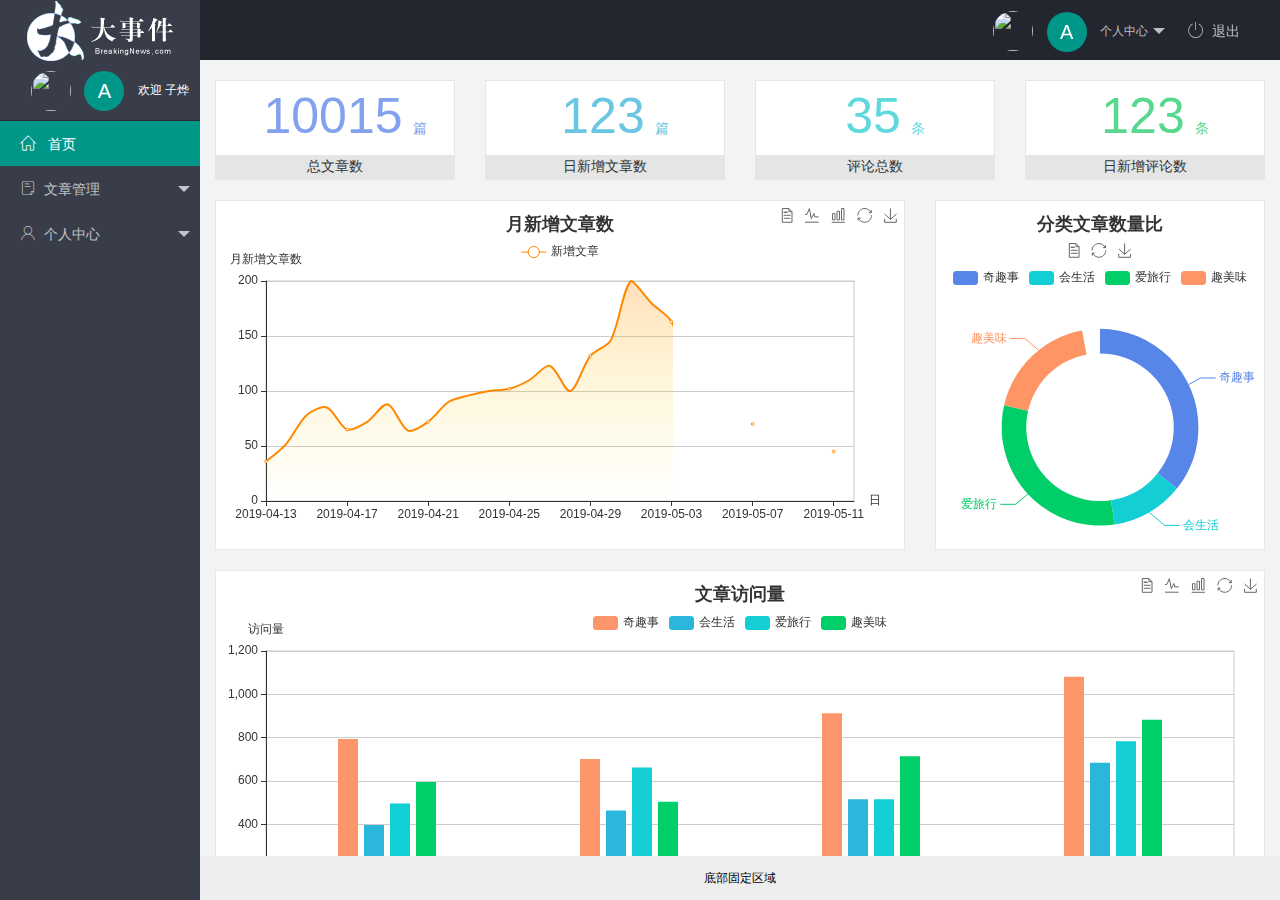
==== commit ebb4d2cc: "任务完成" ====
--- a/index.html
+++ b/index.html
@@ -1,124 +1,104 @@
 <!DOCTYPE html>
 <html lang="en">
-  <head>
-    <meta charset="UTF-8" />
-    <meta http-equiv="X-UA-Compatible" content="IE=edge" />
-    <meta name="viewport" content="width=device-width, initial-scale=1.0" />
-    <title>Document</title>
-    <link rel="stylesheet" href="/assets/lib/layui/css/layui.css" />
-    <link rel="stylesheet" href="/assets/fonts/iconfont.css" />
-    <link rel="stylesheet" href="/assets/css/index.css" />
-  </head>
-  <body>
-    <div class="layui-layout layui-layout-admin">
-      <div class="layui-header">
-        <div class="layui-logo layui-hide-xs layui-bg-black">
-          <img src="/assets/images/logo.png" alt="" />
+
+<head>
+  <meta charset="UTF-8" />
+  <meta http-equiv="X-UA-Compatible" content="IE=edge" />
+  <meta name="viewport" content="width=device-width, initial-scale=1.0" />
+  <title>Document</title>
+  <link rel="stylesheet" href="/assets/lib/layui/css/layui.css" />
+  <link rel="stylesheet" href="/assets/fonts/iconfont.css" />
+  <link rel="stylesheet" href="/assets/css/index.css" />
+</head>
+
+<body>
+  <div class="layui-layout layui-layout-admin">
+    <div class="layui-header">
+      <div class="layui-logo layui-hide-xs layui-bg-black">
+        <img src="/assets/images/logo.png" alt="" />
+      </div>
+
+      <ul class="layui-nav layui-layout-right">
+        <li class="layui-nav-item layui-hide layui-show-md-inline-block">
+          <!-- 右侧导航栏上面头像 -->
+          <a href="javascript:;" class="userinfo">
+            <img src="http://t.cn/RCzsdCq" class="layui-nav-img" />
+            <span class="text-avatar">A</span>
+            个人中心
+          </a>
+          <dl class="layui-nav-child">
+            <dd><a href="">基本资料</a></dd>
+            <dd><a href="">更换头像</a></dd>
+            <dd><a href="">重置密码</a></dd>
+          </dl>
+        </li>
+        <li class="layui-nav-item" lay-header-event="menuRight" lay-unselect id="exitBtn">
+          <a href="javascript:;"><span class="iconfont icon-tuichu"></span>退出</a>
+        </li>
+      </ul>
+    </div>
+
+    <div class="layui-side layui-bg-black">
+      <div class="layui-side-scroll">
+        <!-- 左侧侧边栏上面头像 -->
+        <div class="userinfo">
+          <img src="http://t.cn/RCzsdCq" class="layui-nav-img" />
+          <span class="text-avatar">A</span>
+          <span id="welcome">欢迎 子烨</span>
         </div>
-
-        <ul class="layui-nav layui-layout-right">
-          <li class="layui-nav-item layui-hide layui-show-md-inline-block">
-            <!-- 右侧导航栏上面头像 -->
-            <a href="javascript:;" class="userinfo">
-              <img src="http://t.cn/RCzsdCq" class="layui-nav-img" />
-              <span class="text-avatar">A</span>
-              个人中心
-            </a>
+        <!-- 左侧导航区域（可配合layui已有的垂直导航） -->
+        <ul class="layui-nav layui-nav-tree" lay-shrink="all" lay-filter="test">
+          <li class="layui-nav-item layui-this">
+            <a href="/home/dashboard.html" target="fm">
+              <span class="iconfont icon-home"></span> 首页</a>
+          </li>
+          <li class="layui-nav-item">
+            <a class="" href="javascript:;"><span class="iconfont icon-16"></span>文章管理</a>
             <dl class="layui-nav-child">
-              <dd><a href="">基本资料</a></dd>
-              <dd><a href="">更换头像</a></dd>
-              <dd><a href="">重置密码</a></dd>
+              <dd>
+                <a href="javascript:;"><span class="layui-icon layui-icon-app"></span>文章类别</a>
+              </dd>
+              <dd>
+                <a href="javascript:;"><span class="layui-icon layui-icon-app"></span>文章列表</a>
+              </dd>
+              <dd>
+                <a href="javascript:;"><span class="layui-icon layui-icon-app"></span>发布文章</a>
+              </dd>
             </dl>
           </li>
-          <li class="layui-nav-item" lay-header-event="menuRight" lay-unselect>
-            <a href="javascript:;"
-              ><span class="iconfont icon-tuichu"></span>退出</a
-            >
+          <li class="layui-nav-item">
+            <a href="javascript:;"><span class="iconfont icon-user"></span>个人中心</a>
+            <dl class="layui-nav-child">
+              <dd>
+                <a href="javascript:;"><span class="layui-icon layui-icon-app"></span>基本资料</a>
+              </dd>
+              <dd>
+                <a href="javascript:;"><span class="layui-icon layui-icon-app"></span>更换头像</a>
+              </dd>
+              <dd>
+                <a href="javascript:;"><span class="layui-icon layui-icon-app"></span>重置密码</a>
+              </dd>
+            </dl>
           </li>
         </ul>
       </div>
-
-      <div class="layui-side layui-bg-black">
-        <div class="layui-side-scroll">
-          <!-- 左侧侧边栏上面头像 -->
-          <div class="userinfo">
-            <img src="http://t.cn/RCzsdCq" class="layui-nav-img" />
-            <span class="text-avatar">A</span>
-            <span id="welcome">欢迎 子烨</span>
-          </div>
-          <!-- 左侧导航区域（可配合layui已有的垂直导航） -->
-          <ul
-            class="layui-nav layui-nav-tree"
-            lay-shrink="all"
-            lay-filter="test"
-          >
-            <li class="layui-nav-item layui-this">
-              <a href="/home/dashboard.html" target="fm">
-                <span class="iconfont icon-home"></span> 首页</a
-              >
-            </li>
-            <li class="layui-nav-item">
-              <a class="" href="javascript:;"
-                ><span class="iconfont icon-16"></span>文章管理</a
-              >
-              <dl class="layui-nav-child">
-                <dd>
-                  <a href="javascript:;"
-                    ><span class="layui-icon layui-icon-app"></span>文章类别</a
-                  >
-                </dd>
-                <dd>
-                  <a href="javascript:;"
-                    ><span class="layui-icon layui-icon-app"></span>文章列表</a
-                  >
-                </dd>
-                <dd>
-                  <a href="javascript:;"
-                    ><span class="layui-icon layui-icon-app"></span>发布文章</a
-                  >
-                </dd>
-              </dl>
-            </li>
-            <li class="layui-nav-item">
-              <a href="javascript:;"
-                ><span class="iconfont icon-user"></span>个人中心</a
-              >
-              <dl class="layui-nav-child">
-                <dd>
-                  <a href="javascript:;"
-                    ><span class="layui-icon layui-icon-app"></span>基本资料</a
-                  >
-                </dd>
-                <dd>
-                  <a href="javascript:;"
-                    ><span class="layui-icon layui-icon-app"></span>更换头像</a
-                  >
-                </dd>
-                <dd>
-                  <a href="javascript:;"
-                    ><span class="layui-icon layui-icon-app"></span>重置密码</a
-                  >
-                </dd>
-              </dl>
-            </li>
-          </ul>
-        </div>
-      </div>
-
-      <div class="layui-body">
-        <!-- 内容主体区域 -->
-        <iframe name="fm" src="/home/dashboard.html" frameborder="0"></iframe>
-      </div>
-
-      <div class="layui-footer">
-        <!-- 底部固定区域 -->
-        底部固定区域
-      </div>
     </div>
 
-    <script src="/assets//lib/layui//layui.all.js"></script>
-    <script src="/assets/lib/jquery.js"></script>
-    <script src="/assets//js/baseAPI.js"></script>
-    <script src="/assets/js/index.js"></script>
-  </body>
-</html>
+    <div class="layui-body">
+      <!-- 内容主体区域 -->
+      <iframe name="fm" src="/home/dashboard.html" frameborder="0"></iframe>
+    </div>
+
+    <div class="layui-footer">
+      <!-- 底部固定区域 -->
+      底部固定区域
+    </div>
+  </div>
+
+  <script src="/assets//lib/layui//layui.all.js"></script>
+  <script src="/assets/lib/jquery.js"></script>
+  <script src="/assets//js/baseAPI.js"></script>
+  <script src="/assets/js/index.js"></script>
+</body>
+
+</html>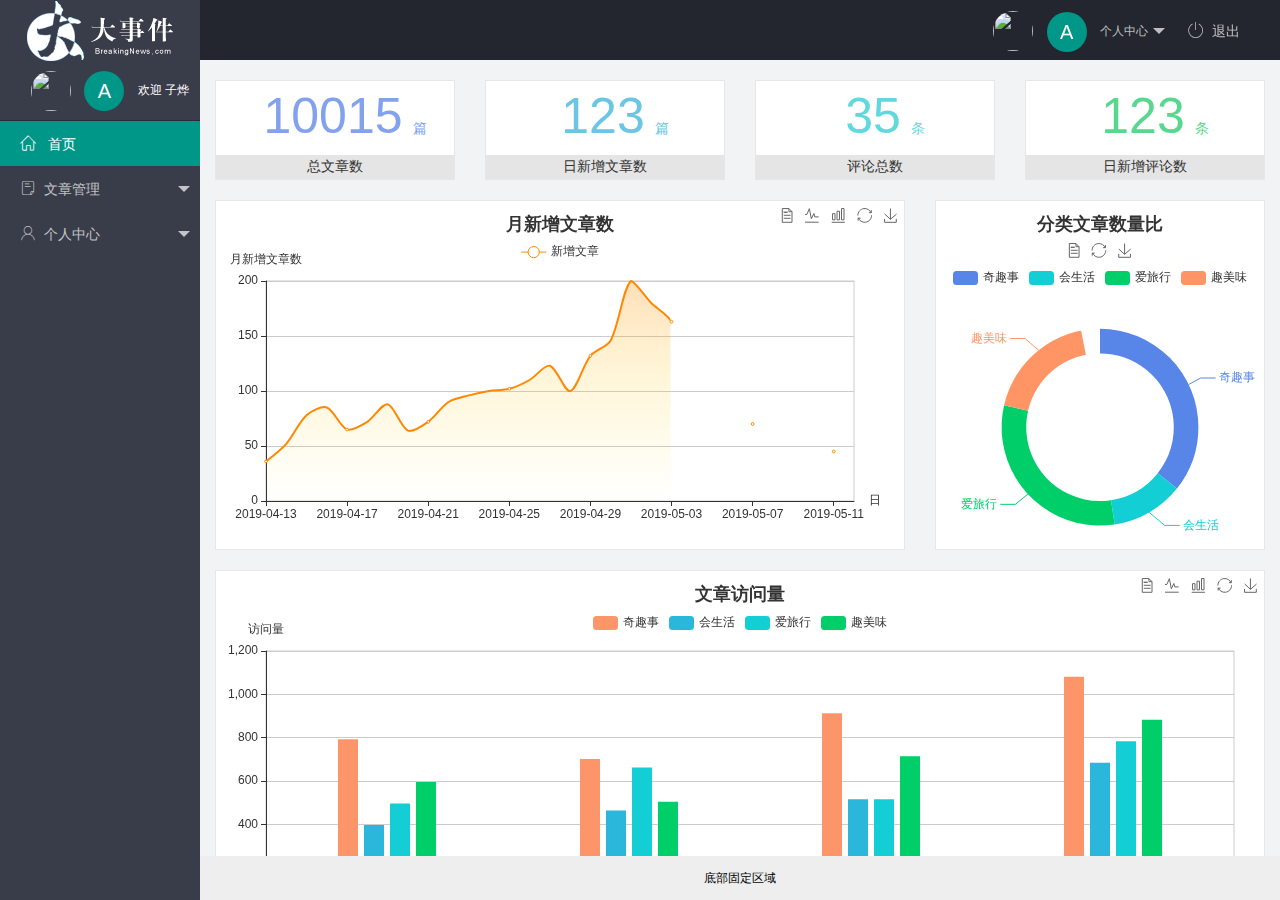
==== commit f6c855f4: "基本信息完成" ====
--- a/index.html
+++ b/index.html
@@ -70,7 +70,7 @@
             <a href="javascript:;"><span class="iconfont icon-user"></span>个人中心</a>
             <dl class="layui-nav-child">
               <dd>
-                <a href="javascript:;"><span class="layui-icon layui-icon-app"></span>基本资料</a>
+                <a href="/user/user_info.html" target="fm"><span class="layui-icon layui-icon-app"></span>基本资料</a>
               </dd>
               <dd>
                 <a href="javascript:;"><span class="layui-icon layui-icon-app"></span>更换头像</a>
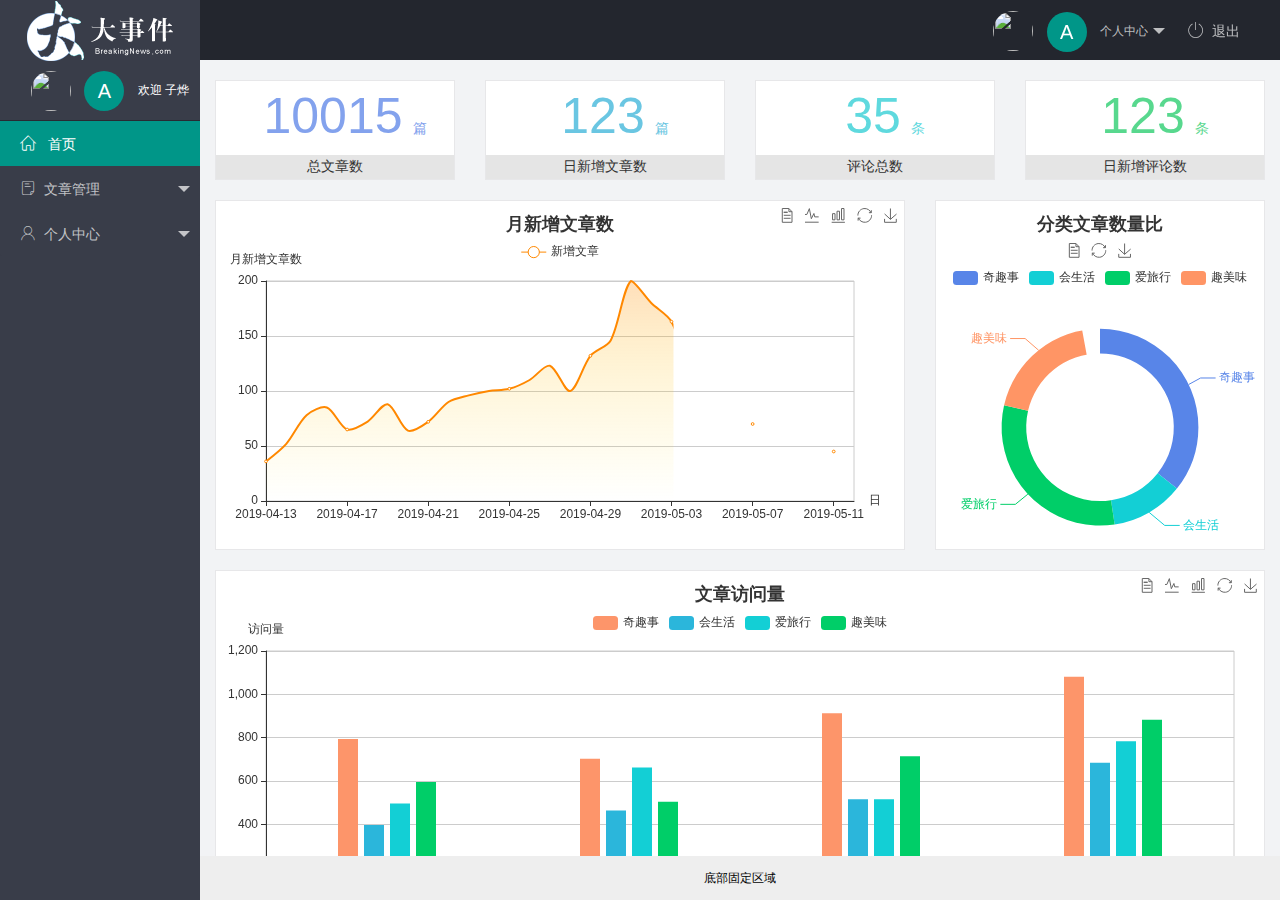
==== commit 991ec139: "重置密码完成" ====
--- a/index.html
+++ b/index.html
@@ -76,7 +76,7 @@
                 <a href="javascript:;"><span class="layui-icon layui-icon-app"></span>更换头像</a>
               </dd>
               <dd>
-                <a href="javascript:;"><span class="layui-icon layui-icon-app"></span>重置密码</a>
+                <a href="/user/user_pwd.html" target="fm"><span class="layui-icon layui-icon-app"></span>重置密码</a>
               </dd>
             </dl>
           </li>
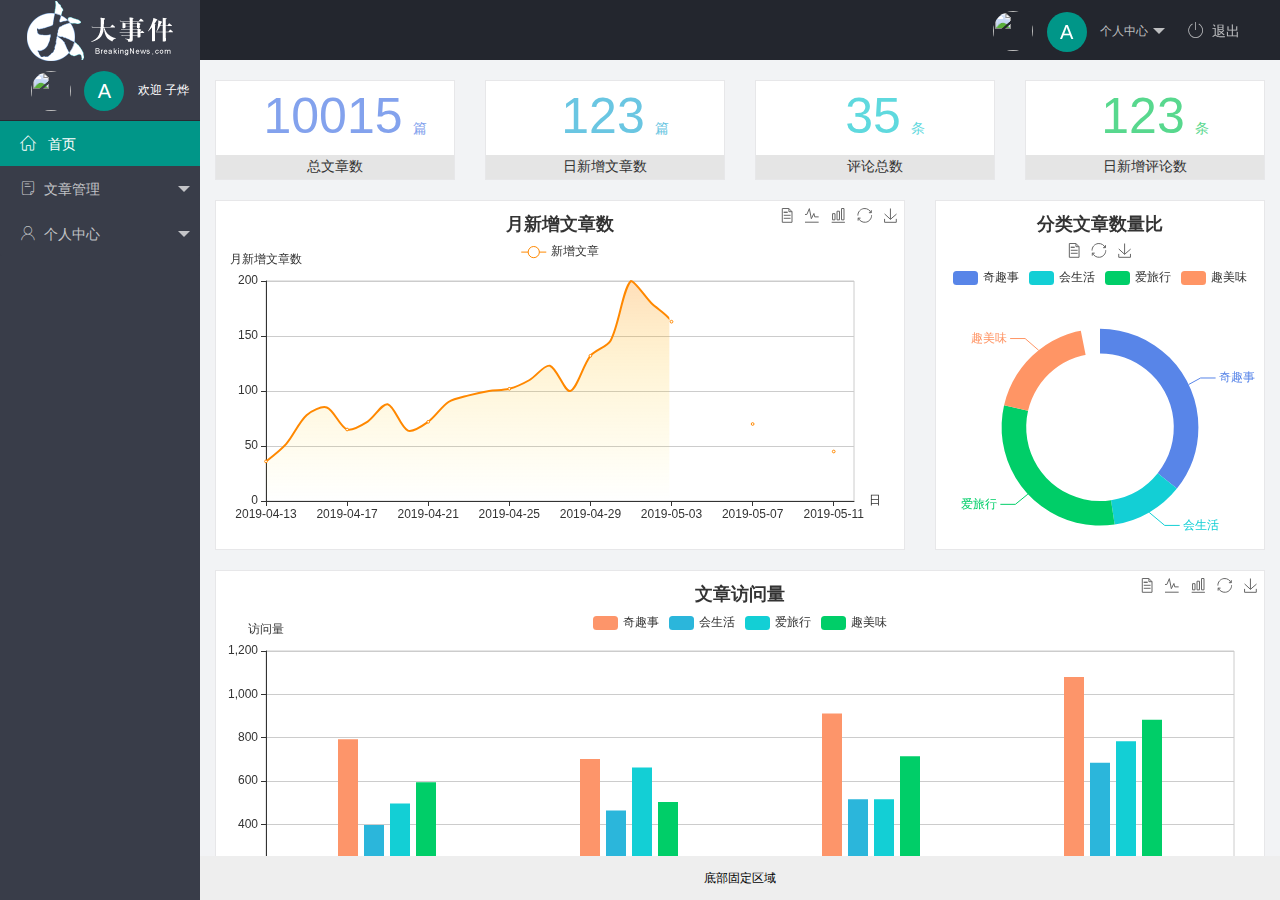
==== commit d7268430: "上传头像完成" ====
--- a/index.html
+++ b/index.html
@@ -73,7 +73,7 @@
                 <a href="/user/user_info.html" target="fm"><span class="layui-icon layui-icon-app"></span>基本资料</a>
               </dd>
               <dd>
-                <a href="javascript:;"><span class="layui-icon layui-icon-app"></span>更换头像</a>
+                <a href="/user/user_pic.html" target="fm"><span class="layui-icon layui-icon-app"></span>更换头像</a>
               </dd>
               <dd>
                 <a href="/user/user_pwd.html" target="fm"><span class="layui-icon layui-icon-app"></span>重置密码</a>
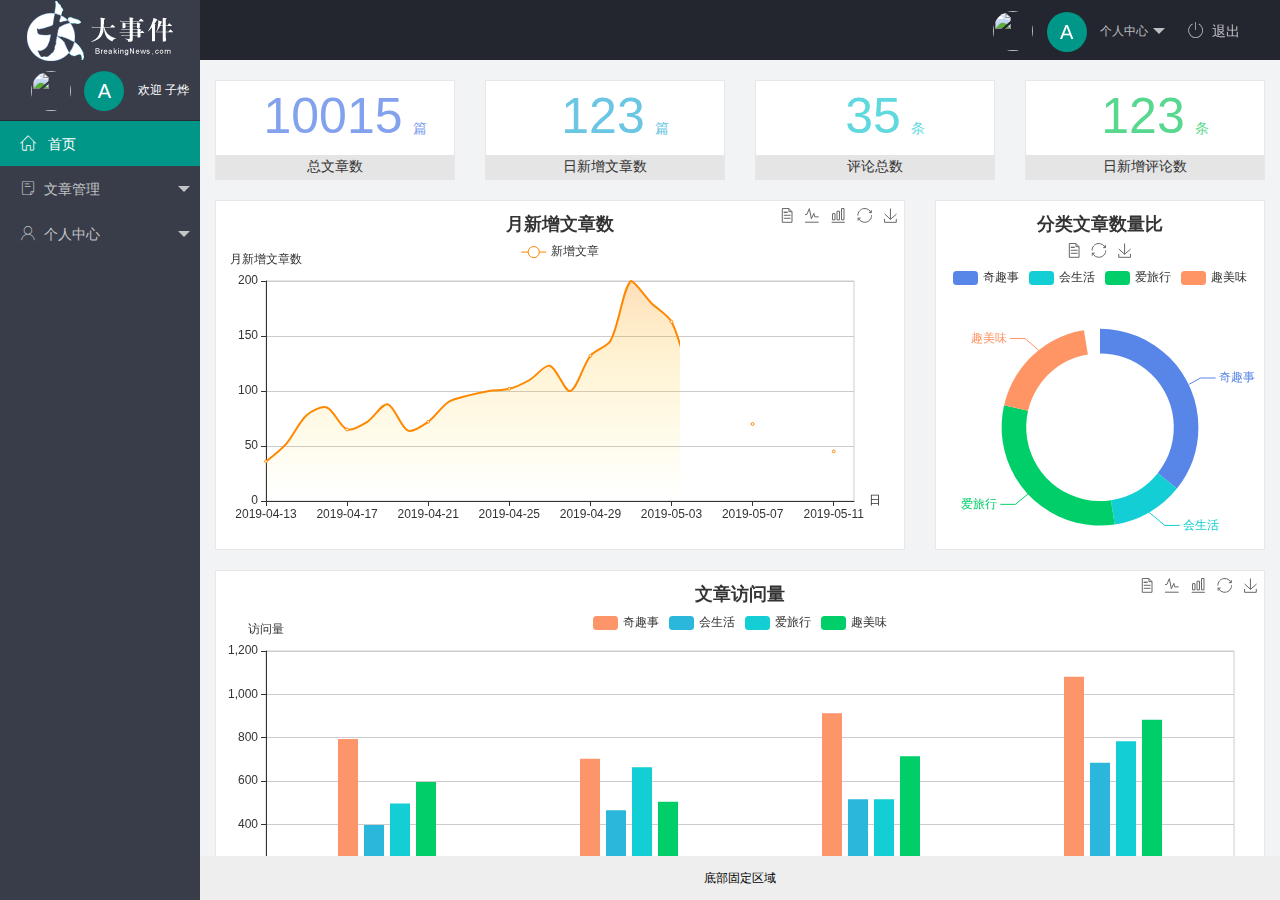
==== commit 7defab11: "文章分类" ====
--- a/index.html
+++ b/index.html
@@ -56,7 +56,7 @@
             <a class="" href="javascript:;"><span class="iconfont icon-16"></span>文章管理</a>
             <dl class="layui-nav-child">
               <dd>
-                <a href="javascript:;"><span class="layui-icon layui-icon-app"></span>文章类别</a>
+                <a href="/article/art_cate.html" target="fm"><span class=" layui-icon layui-icon-app"></span>文章类别</a>
               </dd>
               <dd>
                 <a href="javascript:;"><span class="layui-icon layui-icon-app"></span>文章列表</a>
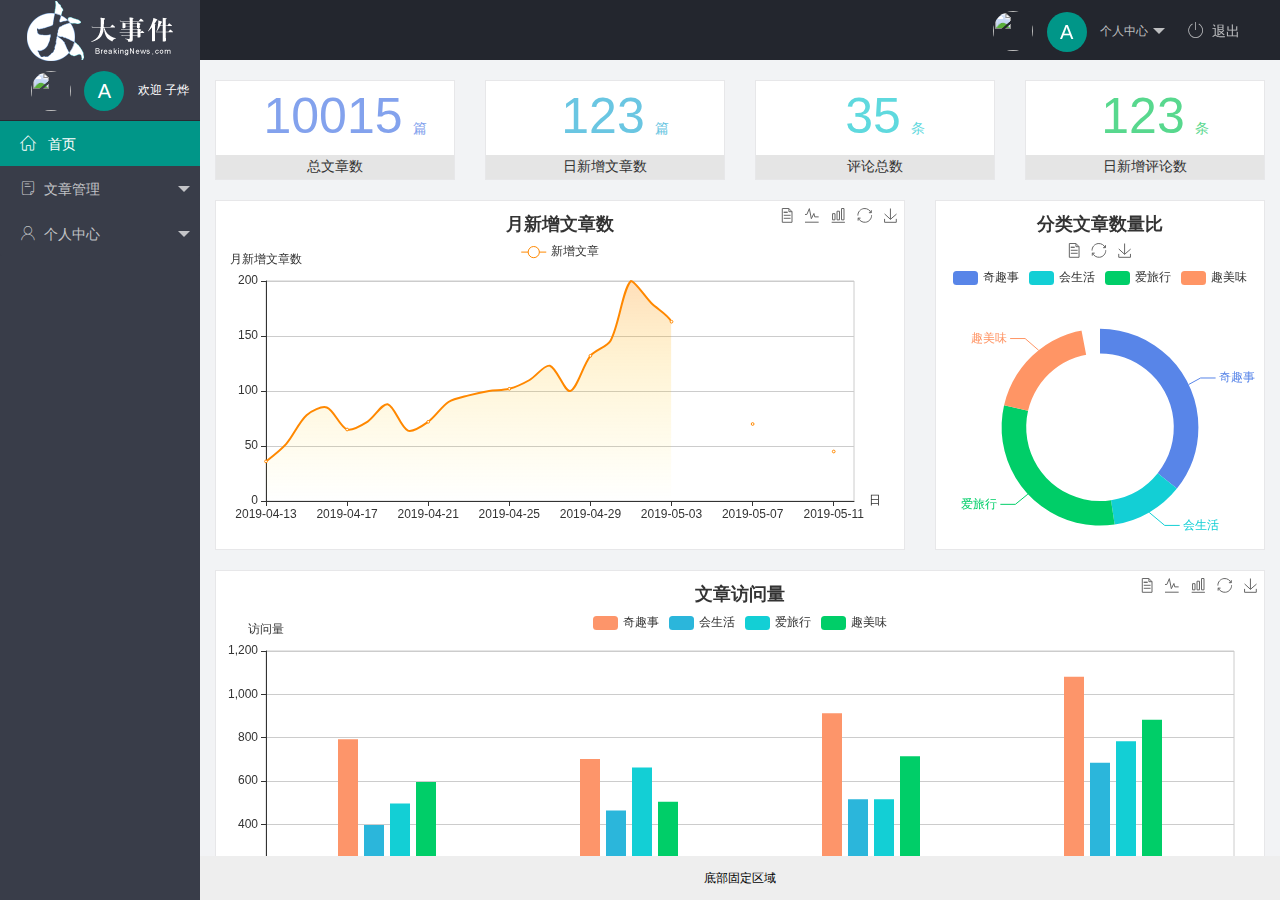
==== commit 65657031: "." ====
--- a/index.html
+++ b/index.html
@@ -62,7 +62,7 @@
                 <a href="javascript:;"><span class="layui-icon layui-icon-app"></span>文章列表</a>
               </dd>
               <dd>
-                <a href="javascript:;"><span class="layui-icon layui-icon-app"></span>发布文章</a>
+                <a href="/article/art_publis.html" target="fm"><span class="layui-icon layui-icon-app"></span>发布文章</a>
               </dd>
             </dl>
           </li>
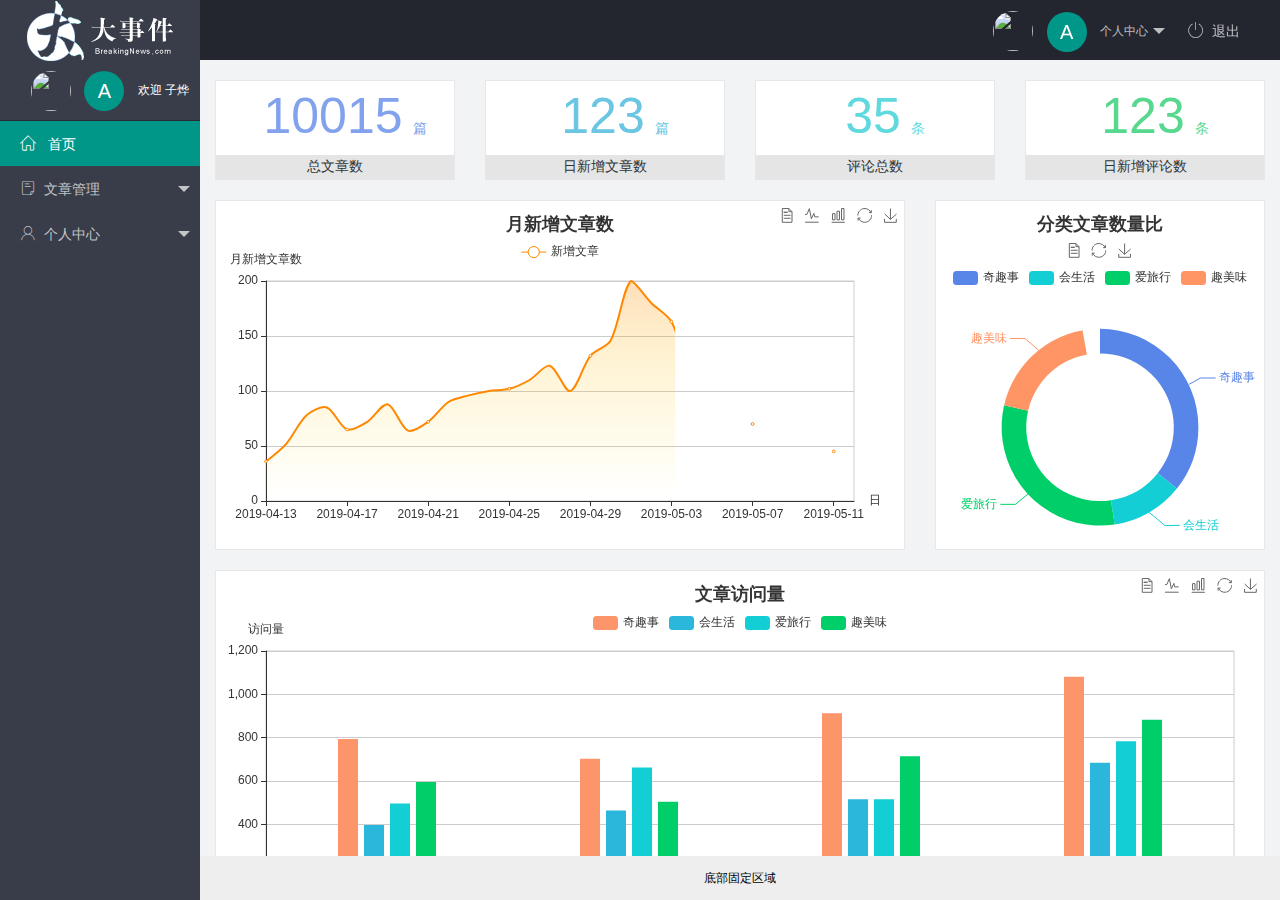
==== commit eb73d0aa: "文章列表功能完成" ====
--- a/index.html
+++ b/index.html
@@ -59,7 +59,7 @@
                 <a href="/article/art_cate.html" target="fm"><span class=" layui-icon layui-icon-app"></span>文章类别</a>
               </dd>
               <dd>
-                <a href="javascript:;"><span class="layui-icon layui-icon-app"></span>文章列表</a>
+                <a href="/article/atr_list.html" target="fm"><span class=" layui-icon layui-icon-app"></span>文章列表</a>
               </dd>
               <dd>
                 <a href="/article/art_publis.html" target="fm"><span class="layui-icon layui-icon-app"></span>发布文章</a>
